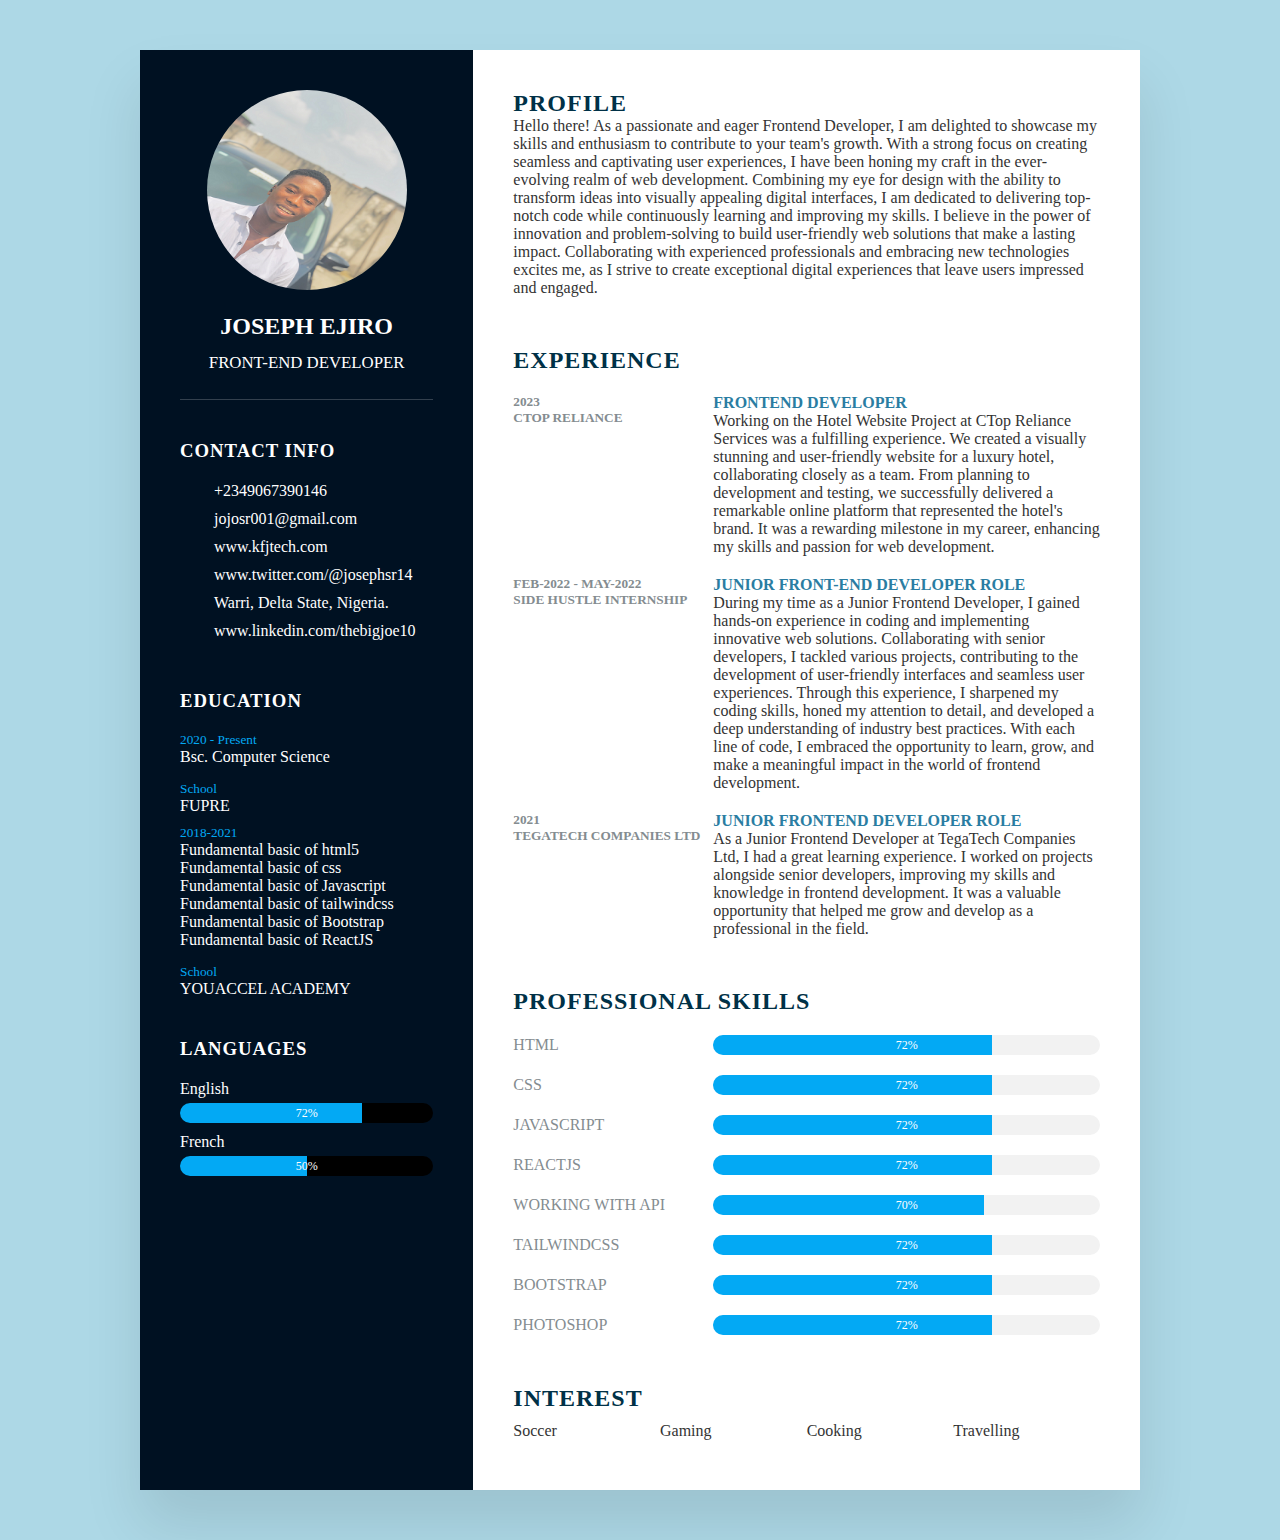
==== index.html @ ce2a7230 "adding new files" ====
<!DOCTYPE html>
<html lang="en">

<head>
  <meta charset="UTF-8">
  <meta http-equiv="X-UA-Compatible" content="IE=edge">
  <meta name="viewport" content="width=device-width, initial-scale=1.0">
  <title>Joe Ejiro Online Resume</title>
  <link rel="stylesheet" href="style.css">
  <link rel="stylesheet" href="https://cdnjs.cloudflare.com/ajax/libs/font-awesome/6.4.0/css/all.min.css"
    integrity="sha512-iecdLmaskl7CVkqkXNQ/ZH/XLlvWZOJyj7Yy7tcenmpD1ypASozpmT/E0iPtmFIB46ZmdtAc9eNBvH0H/ZpiBw=="
    crossorigin="anonymous" referrerpolicy="no-referrer" />
</head>

<body>
  <div class="container">
    <div class="left-side">
      <div class="profile-text">
        <div class="img-box">
          <img src="img/joe.png" alt="">
        </div>
        <h2>Joseph Ejiro <br><span>Front-end Developer</span></h2>
      </div>

      <div class="contact-info">
        <h3 class="title">Contact Info</h3>
        <ul>
          <li>
            <span class="icon"><i class="fa-solid fa-phone"></i></span>
            <span class="text"><a href="tel:+2349067390146">+2349067390146</a></span>
          </li>
          <li>
            <span class="icon"><i class="fa-solid fa-envelope"></i></span>
            <span class="text"><a href="mailto:jojosr001@gmail.com">jojosr001@gmail.com</a></span>
          </li>
          <li>
            <span class="icon"><i class="fa-solid fa-globe"></i></span>
            <span class="text"><a href="">www.kfjtech.com</a> </span>
          </li>
          <li>
            <span class="icon"><i class="fa-brands fa-twitter"></i></span>
            <span class="text"><a href="">www.twitter.com/@josephsr14</a></span>
          </li>
          <li>
            <span class="icon"><i class="fa-solid fa-location-crosshairs"></i></span>
            <span class="text">Warri, Delta State, Nigeria.</span>
          </li>
          <li>
            <span class="icon"><i class="fa-brands fa-linkedin"></i></span>
            <span class="text"><a href="">www.linkedin.com/thebigjoe10</a></span>
          </li>
        </ul>
      </div>

      <div class="contact-info  education">
        <h3 class="title">Education</h3>
        <ul>
          <li>
            <h5>2020 - Present</h5>
            <h4>Bsc. Computer Science</h4>
          </li>
          <span>
            <h5>School</h5>
            <h4>FUPRE</h4>
          </span>
          <li>
            <h5>2018-2021</h5>
            <h4>Fundamental basic of html5</h4>
            <h4>Fundamental basic of css</h4>
            <h4>Fundamental basic of Javascript</h4>
            <h4>Fundamental basic of tailwindcss</h4>
            <h4>Fundamental basic of Bootstrap</h4>
            <h4>Fundamental basic of ReactJS</h4>
          </li>
          <span>
            <h5>School</h5>
            <h4>YOUACCEL ACADEMY</h4>
          </span>
        </ul>
      </div>

      <div class="contact-info  language">
        <h3 class="title">Languages</h3>
        <ul>
          <li>
            <span class="text">English</span>
            <span class="percent">
              <div class="progress-bar-fill" style="width: 90%;"></div>
              <div class="progress-bar-text">90%</div>

            </span>
          </li>

          <li>
            <span class="text">French</span>
            <span class="percent">
              <div class="progress-bar-fill" style="width: 50%;"></div>
              <div class="progress-bar-text">50%</div>
            </span>
          </li>
        </ul>
      </div>
    </div>


    <div class="right-side">
      <div class="aboutme">
        <h2 class="title2">Profile</h2>
        <p>
          Hello there! As a passionate and eager Frontend Developer, I am delighted to showcase my skills and
          enthusiasm to
          contribute to your team's growth. With a strong focus on creating seamless and captivating user experiences, I
          have been
          honing my craft in the ever-evolving realm of web development. Combining my eye for design with the ability to
          transform
          ideas into visually appealing digital interfaces, I am dedicated to delivering top-notch code while
          continuously
          learning and improving my skills. I believe in the power of innovation and problem-solving to build
          user-friendly web
          solutions that make a lasting impact. Collaborating with experienced professionals and embracing new
          technologies
          excites me, as I strive to create exceptional digital experiences that leave users impressed and engaged.
        </p>
      </div>
      <div class="aboutme">
        <h2 class="title2">Experience</h2>
        <div class="box">
          <div class="year_company">
            <h5>2023</h5>
            <h5>Ctop Reliance</h5>
          </div>
          <div class="text">
            <h4>Frontend Developer</h4>
            <p>Working on the Hotel Website Project at CTop Reliance Services was a fulfilling experience. We created a visually stunning and user-friendly website for a luxury hotel, collaborating closely as a team. From planning to development and testing, we successfully delivered a remarkable online platform that represented the hotel's brand. It was a rewarding milestone in my career, enhancing my skills and passion for web development.</p>
          </div>
        </div>

        <div class="box">
          <div class="year_company">
            <h5>FEB-2022 - MAY-2022</h5>
            <h5>Side Hustle Internship</h5>
          </div>
          <div class="text">
            <h4>Junior Front-end Developer Role</h4>
            <p>During my time as a Junior Frontend Developer, I gained hands-on experience in coding and implementing
              innovative web
              solutions. Collaborating with senior developers, I tackled various projects, contributing to the
              development of
              user-friendly interfaces and seamless user experiences. Through this experience, I sharpened my coding
              skills, honed my
              attention to detail, and developed a deep understanding of industry best practices. With each line of
              code, I embraced
              the opportunity to learn, grow, and make a meaningful impact in the world of frontend development.</p>
          </div>
        </div>

        <div class="box">
          <div class="year_company">
            <h5>2021</h5>
            <h5>TegaTech Companies LTD</h5>
          </div>
          <div class="text">
            <h4>Junior Frontend Developer Role</h4>
            <p>As a Junior Frontend Developer at TegaTech Companies Ltd, I had a great learning experience. I worked on projects
            alongside senior developers, improving my skills and knowledge in frontend development. It was a valuable opportunity
            that helped me grow and develop as a professional in the field.</p>
          </div>
        </div>
      </div>

      <div class="aboutme skills">
        <h2 class="title2">Professional Skills</h2>
        <div class="box">
          <h4>Html</h4>
          <div class="percent">
            <div class="progress-bar-fill" style="width: 95%;"></div>
            <div class="progress-bar-text">95%</div>
          </div>
        </div>

        <div class="box">
          <h4>CSS</h4>
          <div class="percent">
            <div class="progress-bar-fill" style="width: 90%;"></div>
            <div class="progress-bar-text">90%</div>

          </div>
        </div>

        <div class="box">
          <h4>Javascript</h4>
          <div class="percent">
            <div class="progress-bar-fill" style="width: 85%;"></div>
            <div class="progress-bar-text">85%</div>

          </div>
        </div>

        <div class="box">
          <h4>ReactJS</h4>
          <div class="percent">
            <div class="progress-bar-fill" style="width: 80%;"></div>
            <div class="progress-bar-text">80%</div>
          </div>
        </div>

        <div class="box">
          <h4>Working with API</h4>
          <div class="percent">
            <div class="progress-bar-fill" style="width: 70%;"></div>
            <div class="progress-bar-text">70%</div>
          </div>
        </div>

        <div class="box">
          <h4>TailwindCSS</h4>
          <div class="percent">
            <div class="progress-bar-fill" style="width: 80%;"></div>
            <div class="progress-bar-text">85%</div>
          </div>
        </div>
        <div class="box">
          <h4>Bootstrap</h4>
          <div class="percent">
            <div class="progress-bar-fill" style="width: 80%;"></div>
            <div class="progress-bar-text">80%</div>
          </div>
        </div>
        <div class="box">
          <h4>Photoshop</h4>
          <div class="percent">
            <div class="progress-bar-fill" style="width: 95%;"></div>
            <div class="progress-bar-text">95%</div>
          </div>
        </div>
      </div>

      <div class="aboutme interest">
        <h2 class="title2">Interest</h2>
        <ul>
          <li>Soccer</li>
          <li>Gaming</li>
          <li>Cooking</li>
          <li>Travelling</li>
        </ul>
      </div>
    </div>
  </div>
  <script src="script.js"></script>
</body>

</html>
---- style.css ----
* {
 margin: 0;
 padding: 0;
 font-family: Cambria, Cochin, Georgia, Times, 'Times New Roman', serif;
}

body {
 background: lightblue;
 display: flex;
 justify-content: center;
 align-items: center;
 min-height: 100vh;
}

.container {
 position: relative;
 width: 100%;
 max-width: 1000px;
 min-height: 1000px;
 margin: 50px;
 background: white;
 display: grid;
 grid-template-columns: 1fr 2fr;
 box-shadow: 0 35px 55px rgba(0, 0, 0, 0.1);
}

.profile-text {
 display: flex;
 flex-direction: column;
 align-items: center;
 padding-bottom: 20px;
 border-bottom: 1px solid rgba(255, 255, 255, 0.2);
}

.profile-text .img-box {
 position: relative;
 width: 200px;
 height: 200px;
 border-radius: 50%;
 overflow: hidden;
}

.profile-text .img-box img {
 position: absolute;
 top: 0;
 left: 0;
 width: 100%;
 height: 100;
 object-fit: cover;
}

.profile-text h2 {
 color: #fff;
 font-size: 1.5em;
 margin-top: 20px;
 text-transform: uppercase;
 text-align: center;
 font-size: 600;
 line-height: 1.4em;
}

.profile-text h2 span {
 font-size: 0.7em;
 font-weight: 300;
}

.container .left-side {
 position: relative;
 background: #012;
 padding: 40px;
}

.contact-info {
 padding-top: 40px;
}

.title {
 color: #fff;
 letter-spacing: 1px;
 text-transform: uppercase;
 font-weight: 600;
 margin-bottom: 20px;
}

.contact-info ul li {
 position: relative;
 list-style: none;
 margin: 10px 0;
 cursor: pointer;
}

.contact-info ul li .icon {
 display: inline-block;
 width: 30px;
 font-size: 18px;
 color: #03a9f4;
}

.contact-info ul li span {
 color: #fff;
 font-weight: 300;
}

.contact-info ul li span a {
 color: #fff;
 font-weight: 300;
 text-decoration: none;
}

.container .right-side {
 position: relative;
 background: #fff;
 padding: 40px;
}

.contact-info.education li {
 margin-bottom: 15px;
}

.contact-info.education h5 {
 color: #03a9f4;
 font-weight: 500;
}

.contact-info.education h4:nth-child(2) {
 color: #fff;
 font-weight: 500;
}

.contact-info.education h4 {
 color: #fff;
 font-weight: 300;
}

.contact-info.language .percent {
 position: relative;
 width: 100%;
 height: 20px;
 background: black;
 border-radius: 10px;
 display: block;
 overflow: hidden;
 margin-top: 5px;
}

.contact-info.language .percent .progress-bar-fill {
 height: 100%;
  background-color: #03a9f4;
  width: 0%;
  position: absolute;
  transition: width 1s;
}

.aboutme {
 margin-bottom: 50px;
}

.aboutme:last-child {
 margin-bottom: 0;
}

.title2 {
 color: #003147;
 text-transform: uppercase;
 letter-spacing: 1px;
}

p {
 color: #333;
}

.aboutme .box {
 display: flex;
 flex-direction: row;
 margin: 20px 0;
}

.aboutme .box .year_company {
 min-width: 200px;
}

.aboutme .box .year_company h5 {
 text-transform: uppercase;
 color: #848c90;
 font-weight: 600;
}

.aboutme .box .text h4 {
 text-transform: uppercase;
 color: #2a7da2;
 font-size: 16px;
}

.skills .box {
 position: relative;
 width: 100%;
 display: grid;
 grid-template-columns: 200px 1fr;
 justify-content: center;
 align-items: center;
}

.skills .box h4 {
 text-transform: uppercase;
 color: #848c90;
 font-weight: 500;
}

.skills .box .percent {
 width: 100%;
 height: 20px;
 background-color: #f2f2f2;
 border-radius: 10px;
 overflow: hidden;
 position: relative;
}


.progress-bar-fill {
 height: 100%;
 background-color: #03a9f4;
 width: 0%;
 position: absolute;
 transition: width 1s;
}

.progress-bar-text {
 text-align: center;
 line-height: 20px;
 color: #ffffff;
 font-size: 12px;
 position: absolute;
 width: 100%;
 top: 0;
}

.interest ul {
 display: grid;
 grid-template-columns: repeat(4, 1fr);
}

.interest ul li {
 list-style: none;
 color: #333;
 font-weight: 500;
 margin: 10px 0;
}

.interest ul li .bx {
 color: #03a9f4;
 font-size: 18px;
 width: 20px;
}

@media screen and (max-width: 1024px) {
 .container {
  margin: 10px;
  grid-template-columns: repeat(1, 1fr);
 }

 .interest ul {
  grid-template-columns: repeat(2, 1fr);
 }
}

@media screen and (max-width: 768px) {
 .aboutme .box {
  flex-direction: column;
 }

 .aboutme .box .year_company {
  margin-bottom: 5px;
 }

 .interest ul {
  grid-template-columns: repeat(1, 1fr);
 }

 .skills .box {
  grid-template-columns: repeat(1, 1fr);
 }
}
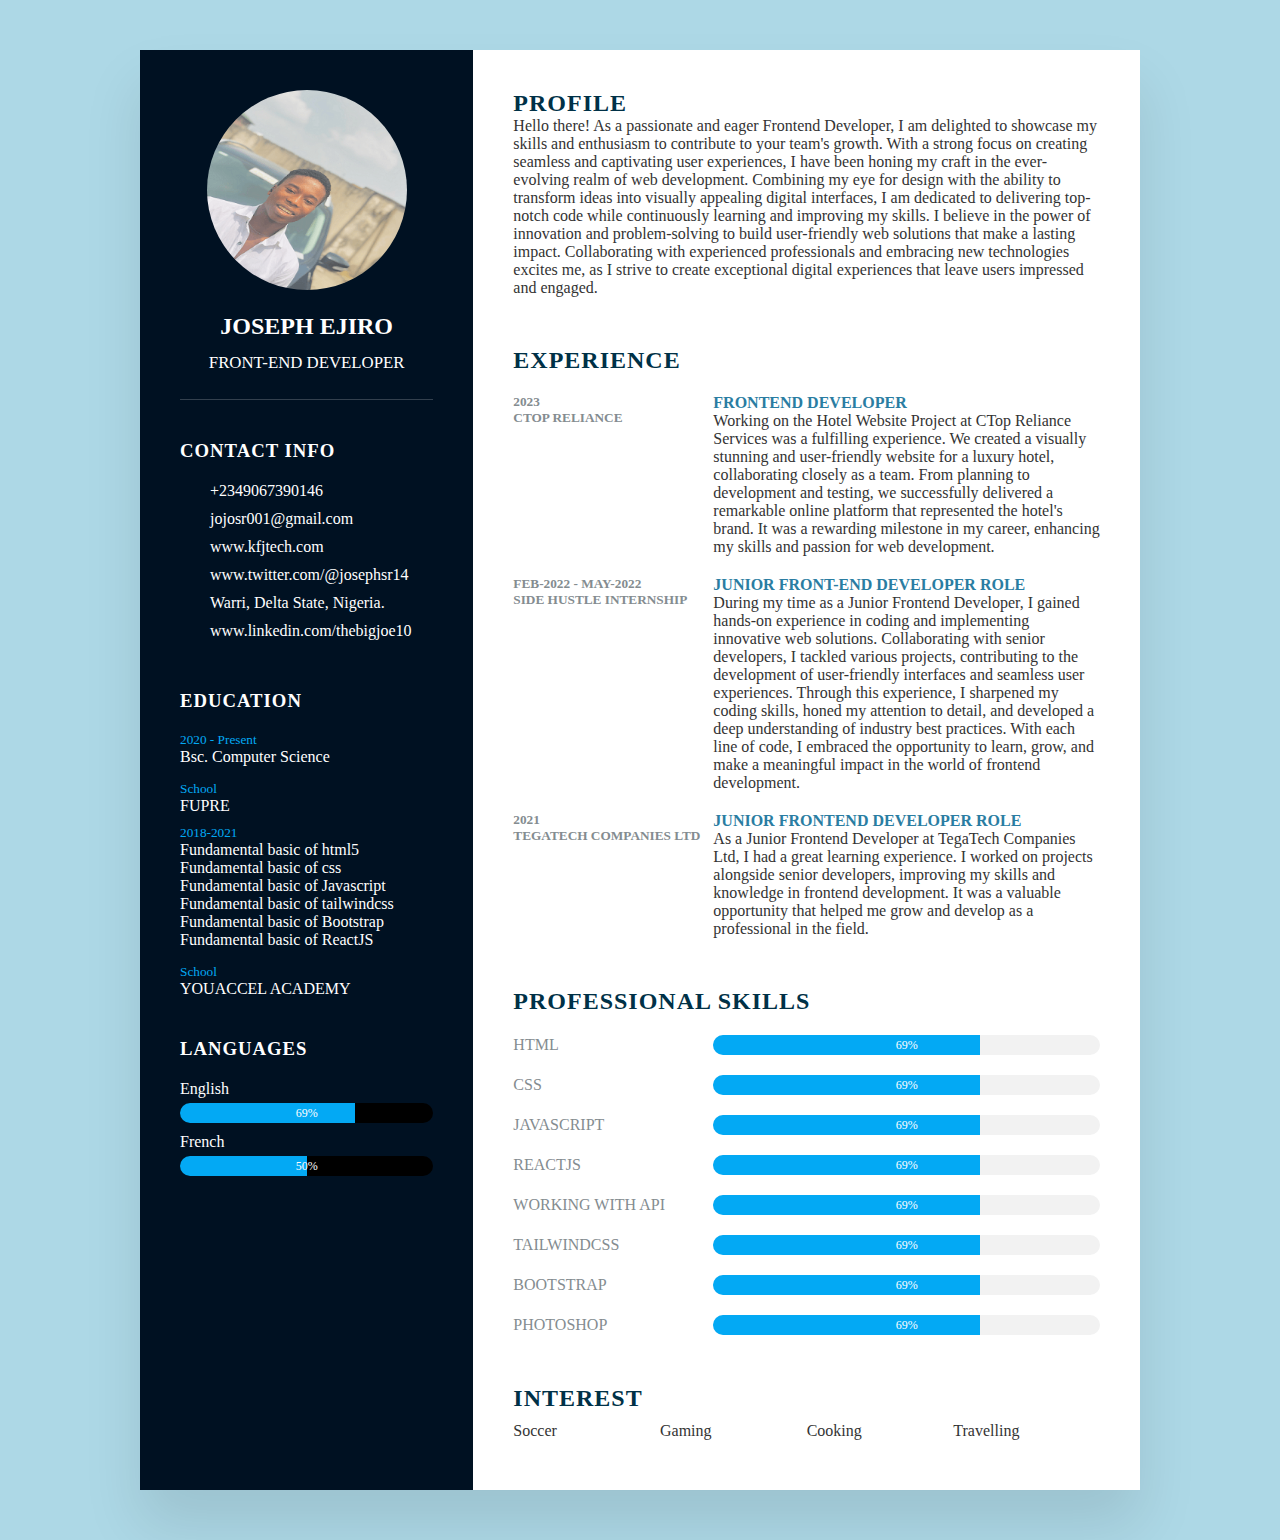
==== commit 050c1fdf: "updating files" ====
--- a/index.html
+++ b/index.html
@@ -1,252 +1 @@
-<!DOCTYPE html>
-<html lang="en">
-
-<head>
-  <meta charset="UTF-8">
-  <meta http-equiv="X-UA-Compatible" content="IE=edge">
-  <meta name="viewport" content="width=device-width, initial-scale=1.0">
-  <title>Joe Ejiro Online Resume</title>
-  <link rel="stylesheet" href="style.css">
-  <link rel="stylesheet" href="https://cdnjs.cloudflare.com/ajax/libs/font-awesome/6.4.0/css/all.min.css"
-    integrity="sha512-iecdLmaskl7CVkqkXNQ/ZH/XLlvWZOJyj7Yy7tcenmpD1ypASozpmT/E0iPtmFIB46ZmdtAc9eNBvH0H/ZpiBw=="
-    crossorigin="anonymous" referrerpolicy="no-referrer" />
-</head>
-
-<body>
-  <div class="container">
-    <div class="left-side">
-      <div class="profile-text">
-        <div class="img-box">
-          <img src="img/joe.png" alt="">
-        </div>
-        <h2>Joseph Ejiro <br><span>Front-end Developer</span></h2>
-      </div>
-
-      <div class="contact-info">
-        <h3 class="title">Contact Info</h3>
-        <ul>
-          <li>
-            <span class="icon"><i class="fa-solid fa-phone"></i></span>
-            <span class="text"><a href="tel:+2349067390146">+2349067390146</a></span>
-          </li>
-          <li>
-            <span class="icon"><i class="fa-solid fa-envelope"></i></span>
-            <span class="text"><a href="mailto:jojosr001@gmail.com">jojosr001@gmail.com</a></span>
-          </li>
-          <li>
-            <span class="icon"><i class="fa-solid fa-globe"></i></span>
-            <span class="text"><a href="">www.kfjtech.com</a> </span>
-          </li>
-          <li>
-            <span class="icon"><i class="fa-brands fa-twitter"></i></span>
-            <span class="text"><a href="">www.twitter.com/@josephsr14</a></span>
-          </li>
-          <li>
-            <span class="icon"><i class="fa-solid fa-location-crosshairs"></i></span>
-            <span class="text">Warri, Delta State, Nigeria.</span>
-          </li>
-          <li>
-            <span class="icon"><i class="fa-brands fa-linkedin"></i></span>
-            <span class="text"><a href="">www.linkedin.com/thebigjoe10</a></span>
-          </li>
-        </ul>
-      </div>
-
-      <div class="contact-info  education">
-        <h3 class="title">Education</h3>
-        <ul>
-          <li>
-            <h5>2020 - Present</h5>
-            <h4>Bsc. Computer Science</h4>
-          </li>
-          <span>
-            <h5>School</h5>
-            <h4>FUPRE</h4>
-          </span>
-          <li>
-            <h5>2018-2021</h5>
-            <h4>Fundamental basic of html5</h4>
-            <h4>Fundamental basic of css</h4>
-            <h4>Fundamental basic of Javascript</h4>
-            <h4>Fundamental basic of tailwindcss</h4>
-            <h4>Fundamental basic of Bootstrap</h4>
-            <h4>Fundamental basic of ReactJS</h4>
-          </li>
-          <span>
-            <h5>School</h5>
-            <h4>YOUACCEL ACADEMY</h4>
-          </span>
-        </ul>
-      </div>
-
-      <div class="contact-info  language">
-        <h3 class="title">Languages</h3>
-        <ul>
-          <li>
-            <span class="text">English</span>
-            <span class="percent">
-              <div class="progress-bar-fill" style="width: 90%;"></div>
-              <div class="progress-bar-text">90%</div>
-
-            </span>
-          </li>
-
-          <li>
-            <span class="text">French</span>
-            <span class="percent">
-              <div class="progress-bar-fill" style="width: 50%;"></div>
-              <div class="progress-bar-text">50%</div>
-            </span>
-          </li>
-        </ul>
-      </div>
-    </div>
-
-
-    <div class="right-side">
-      <div class="aboutme">
-        <h2 class="title2">Profile</h2>
-        <p>
-          Hello there! As a passionate and eager Frontend Developer, I am delighted to showcase my skills and
-          enthusiasm to
-          contribute to your team's growth. With a strong focus on creating seamless and captivating user experiences, I
-          have been
-          honing my craft in the ever-evolving realm of web development. Combining my eye for design with the ability to
-          transform
-          ideas into visually appealing digital interfaces, I am dedicated to delivering top-notch code while
-          continuously
-          learning and improving my skills. I believe in the power of innovation and problem-solving to build
-          user-friendly web
-          solutions that make a lasting impact. Collaborating with experienced professionals and embracing new
-          technologies
-          excites me, as I strive to create exceptional digital experiences that leave users impressed and engaged.
-        </p>
-      </div>
-      <div class="aboutme">
-        <h2 class="title2">Experience</h2>
-        <div class="box">
-          <div class="year_company">
-            <h5>2023</h5>
-            <h5>Ctop Reliance</h5>
-          </div>
-          <div class="text">
-            <h4>Frontend Developer</h4>
-            <p>Working on the Hotel Website Project at CTop Reliance Services was a fulfilling experience. We created a visually stunning and user-friendly website for a luxury hotel, collaborating closely as a team. From planning to development and testing, we successfully delivered a remarkable online platform that represented the hotel's brand. It was a rewarding milestone in my career, enhancing my skills and passion for web development.</p>
-          </div>
-        </div>
-
-        <div class="box">
-          <div class="year_company">
-            <h5>FEB-2022 - MAY-2022</h5>
-            <h5>Side Hustle Internship</h5>
-          </div>
-          <div class="text">
-            <h4>Junior Front-end Developer Role</h4>
-            <p>During my time as a Junior Frontend Developer, I gained hands-on experience in coding and implementing
-              innovative web
-              solutions. Collaborating with senior developers, I tackled various projects, contributing to the
-              development of
-              user-friendly interfaces and seamless user experiences. Through this experience, I sharpened my coding
-              skills, honed my
-              attention to detail, and developed a deep understanding of industry best practices. With each line of
-              code, I embraced
-              the opportunity to learn, grow, and make a meaningful impact in the world of frontend development.</p>
-          </div>
-        </div>
-
-        <div class="box">
-          <div class="year_company">
-            <h5>2021</h5>
-            <h5>TegaTech Companies LTD</h5>
-          </div>
-          <div class="text">
-            <h4>Junior Frontend Developer Role</h4>
-            <p>As a Junior Frontend Developer at TegaTech Companies Ltd, I had a great learning experience. I worked on projects
-            alongside senior developers, improving my skills and knowledge in frontend development. It was a valuable opportunity
-            that helped me grow and develop as a professional in the field.</p>
-          </div>
-        </div>
-      </div>
-
-      <div class="aboutme skills">
-        <h2 class="title2">Professional Skills</h2>
-        <div class="box">
-          <h4>Html</h4>
-          <div class="percent">
-            <div class="progress-bar-fill" style="width: 95%;"></div>
-            <div class="progress-bar-text">95%</div>
-          </div>
-        </div>
-
-        <div class="box">
-          <h4>CSS</h4>
-          <div class="percent">
-            <div class="progress-bar-fill" style="width: 90%;"></div>
-            <div class="progress-bar-text">90%</div>
-
-          </div>
-        </div>
-
-        <div class="box">
-          <h4>Javascript</h4>
-          <div class="percent">
-            <div class="progress-bar-fill" style="width: 85%;"></div>
-            <div class="progress-bar-text">85%</div>
-
-          </div>
-        </div>
-
-        <div class="box">
-          <h4>ReactJS</h4>
-          <div class="percent">
-            <div class="progress-bar-fill" style="width: 80%;"></div>
-            <div class="progress-bar-text">80%</div>
-          </div>
-        </div>
-
-        <div class="box">
-          <h4>Working with API</h4>
-          <div class="percent">
-            <div class="progress-bar-fill" style="width: 70%;"></div>
-            <div class="progress-bar-text">70%</div>
-          </div>
-        </div>
-
-        <div class="box">
-          <h4>TailwindCSS</h4>
-          <div class="percent">
-            <div class="progress-bar-fill" style="width: 80%;"></div>
-            <div class="progress-bar-text">85%</div>
-          </div>
-        </div>
-        <div class="box">
-          <h4>Bootstrap</h4>
-          <div class="percent">
-            <div class="progress-bar-fill" style="width: 80%;"></div>
-            <div class="progress-bar-text">80%</div>
-          </div>
-        </div>
-        <div class="box">
-          <h4>Photoshop</h4>
-          <div class="percent">
-            <div class="progress-bar-fill" style="width: 95%;"></div>
-            <div class="progress-bar-text">95%</div>
-          </div>
-        </div>
-      </div>
-
-      <div class="aboutme interest">
-        <h2 class="title2">Interest</h2>
-        <ul>
-          <li>Soccer</li>
-          <li>Gaming</li>
-          <li>Cooking</li>
-          <li>Travelling</li>
-        </ul>
-      </div>
-    </div>
-  </div>
-  <script src="script.js"></script>
-</body>
-
-</html>+<!DOCTYPE html><html lang="en"><head><meta charset="UTF-8"><meta http-equiv="X-UA-Compatible" content="IE=edge"><meta name="viewport" content="width=device-width, initial-scale=1.0"><title>Joe Ejiro Online Resume</title><link rel="stylesheet" href="style.css"><link rel="stylesheet" href="https://cdnjs.cloudflare.com/ajax/libs/font-awesome/6.4.0/css/all.min.css" integrity="sha512-iecdLmaskl7CVkqkXNQ/ZH/XLlvWZOJyj7Yy7tcenmpD1ypASozpmT/E0iPtmFIB46ZmdtAc9eNBvH0H/ZpiBw==" crossorigin="anonymous" referrerpolicy="no-referrer" /><meta name="Joe Ejiro Online Resume" content="showcasing my skills, experience, and qualifications. It serves as a digital representation of my professional profile and can be accessed from anywhere at any time."><meta name="Online Resume" content="Resume, CV, Online Resume, here"><meta name="Joe Codes" content="Joseph Ejiro"><link rel="canonical" href="https://https://my-resme-online.netlify.app/"><meta property="og:title" content="Joe Ejiro Online Resume"><meta property="og:description" content="Add your Open Graph description here"><meta property="og:type" content="website"><meta property="og:url" content="https://https://my-resme-online.netlify.app/"><meta property="og:image" content="https://my-resme-online.netlify.app/img/joe.png"><meta name="twitter:card" content="summary_large_image"><meta name="twitter:title" content="Joe Ejiro Online Resume"><meta name="twitter:description" content="This is my online resume, showcasing my skills, experience, and qualifications. It serves as a digital representation of my professional profile and can be accessed from anywhere at any time."><meta name="twitter:image" content="https://https://my-resme-online.netlify.app/img/joe.png"><meta name="robots" content="index, follow"><meta name="googlebot" content="index, follow"><meta name="bingbot" content="index, follow"><link rel="shortcut icon" href="img/my-resme-online.netlify.app_.png" type="image/x-icon"></head><body><div class="container"><div class="left-side"><div class="profile-text"><div class="img-box"><img src="img/joe.png" alt=""></div><h2>Joseph Ejiro <br><span>Front-end Developer</span></h2></div><div class="contact-info"><h3 class="title">Contact Info</h3><ul><li><span class="icon"><i class="fa-solid fa-phone"></i></span><span class="text"><a href="tel:+2349067390146">+2349067390146</a></span></li><li><span class="icon"><i class="fa-solid fa-envelope"></i></span><span class="text"><a href="mailto:jojosr001@gmail.com">jojosr001@gmail.com</a></span></li><li><span class="icon"><i class="fa-solid fa-globe"></i></span><span class="text"><a href="">www.kfjtech.com</a></span></li><li><span class="icon"><i class="fa-brands fa-twitter"></i></span><span class="text"><a href="">www.twitter.com/@josephsr14</a></span></li><li><span class="icon"><i class="fa-solid fa-location-crosshairs"></i></span><span class="text">Warri, Delta State, Nigeria.</span></li><li><span class="icon"><i class="fa-brands fa-linkedin"></i></span><span class="text"><a href="">www.linkedin.com/thebigjoe10</a></span></li></ul></div><div class="contact-info education"><h3 class="title">Education</h3><ul><li><h5>2020 - Present</h5><h4>Bsc. Computer Science</h4></li><span><h5>School</h5><h4>FUPRE</h4></span><li><h5>2018-2021</h5><h4>Fundamental basic of html5</h4><h4>Fundamental basic of css</h4><h4>Fundamental basic of Javascript</h4><h4>Fundamental basic of tailwindcss</h4><h4>Fundamental basic of Bootstrap</h4><h4>Fundamental basic of ReactJS</h4></li><span><h5>School</h5><h4>YOUACCEL ACADEMY</h4></span></ul></div><div class="contact-info language"><h3 class="title">Languages</h3><ul><li><span class="text">English</span><span class="percent"><div class="progress-bar-fill" style="width: 90%;"></div><div class="progress-bar-text">90%</div></span></li><li><span class="text">French</span><span class="percent"><div class="progress-bar-fill" style="width: 50%;"></div><div class="progress-bar-text">50%</div></span></li></ul></div></div><div class="right-side"><div class="aboutme"><h2 class="title2">Profile</h2><p>Hello there! As a passionate and eager Frontend Developer, I am delighted to showcase my skills and enthusiasm to contribute to your team's growth. With a strong focus on creating seamless and captivating user experiences, I have been honing my craft in the ever-evolving realm of web development. Combining my eye for design with the ability to transform ideas into visually appealing digital interfaces, I am dedicated to delivering top-notch code while continuously learning and improving my skills. I believe in the power of innovation and problem-solving to build user-friendly web solutions that make a lasting impact. Collaborating with experienced professionals and embracing new technologies excites me, as I strive to create exceptional digital experiences that leave users impressed and engaged. </p></div><div class="aboutme"><h2 class="title2">Experience</h2><div class="box"><div class="year_company"><h5>2023</h5><h5>Ctop Reliance</h5></div><div class="text"><h4>Frontend Developer</h4><p>Working on the Hotel Website Project at CTop Reliance Services was a fulfilling experience. We created a visually stunning and user-friendly website for a luxury hotel, collaborating closely as a team. From planning to development and testing, we successfully delivered a remarkable online platform that represented the hotel's brand. It was a rewarding milestone in my career, enhancing my skills and passion for web development.</p></div></div><div class="box"><div class="year_company"><h5>FEB-2022 - MAY-2022</h5><h5>Side Hustle Internship</h5></div><div class="text"><h4>Junior Front-end Developer Role</h4><p>During my time as a Junior Frontend Developer, I gained hands-on experience in coding and implementing innovative web solutions. Collaborating with senior developers, I tackled various projects, contributing to the development of user-friendly interfaces and seamless user experiences. Through this experience, I sharpened my coding skills, honed my attention to detail, and developed a deep understanding of industry best practices. With each line of code, I embraced the opportunity to learn, grow, and make a meaningful impact in the world of frontend development.</p></div></div><div class="box"><div class="year_company"><h5>2021</h5><h5>TegaTech Companies LTD</h5></div><div class="text"><h4>Junior Frontend Developer Role</h4><p>As a Junior Frontend Developer at TegaTech Companies Ltd, I had a great learning experience. I worked on projects alongside senior developers, improving my skills and knowledge in frontend development. It was a valuable opportunity that helped me grow and develop as a professional in the field.</p></div></div></div><div class="aboutme skills"><h2 class="title2">Professional Skills</h2><div class="box"><h4>Html</h4><div class="percent"><div class="progress-bar-fill" style="width: 95%;"></div><div class="progress-bar-text">95%</div></div></div><div class="box"><h4>CSS</h4><div class="percent"><div class="progress-bar-fill" style="width: 90%;"></div><div class="progress-bar-text">90%</div></div></div><div class="box"><h4>Javascript</h4><div class="percent"><div class="progress-bar-fill" style="width: 85%;"></div><div class="progress-bar-text">85%</div></div></div><div class="box"><h4>ReactJS</h4><div class="percent"><div class="progress-bar-fill" style="width: 80%;"></div><div class="progress-bar-text">80%</div></div></div><div class="box"><h4>Working with API</h4><div class="percent"><div class="progress-bar-fill" style="width: 70%;"></div><div class="progress-bar-text">70%</div></div></div><div class="box"><h4>TailwindCSS</h4><div class="percent"><div class="progress-bar-fill" style="width: 80%;"></div><div class="progress-bar-text">85%</div></div></div><div class="box"><h4>Bootstrap</h4><div class="percent"><div class="progress-bar-fill" style="width: 80%;"></div><div class="progress-bar-text">80%</div></div></div><div class="box"><h4>Photoshop</h4><div class="percent"><div class="progress-bar-fill" style="width: 95%;"></div><div class="progress-bar-text">95%</div></div></div></div><div class="aboutme interest"><h2 class="title2">Interest</h2><ul><li>Soccer</li><li>Gaming</li><li>Cooking</li><li>Travelling</li></ul></div></div></div><script src="script.js"></script></body></html>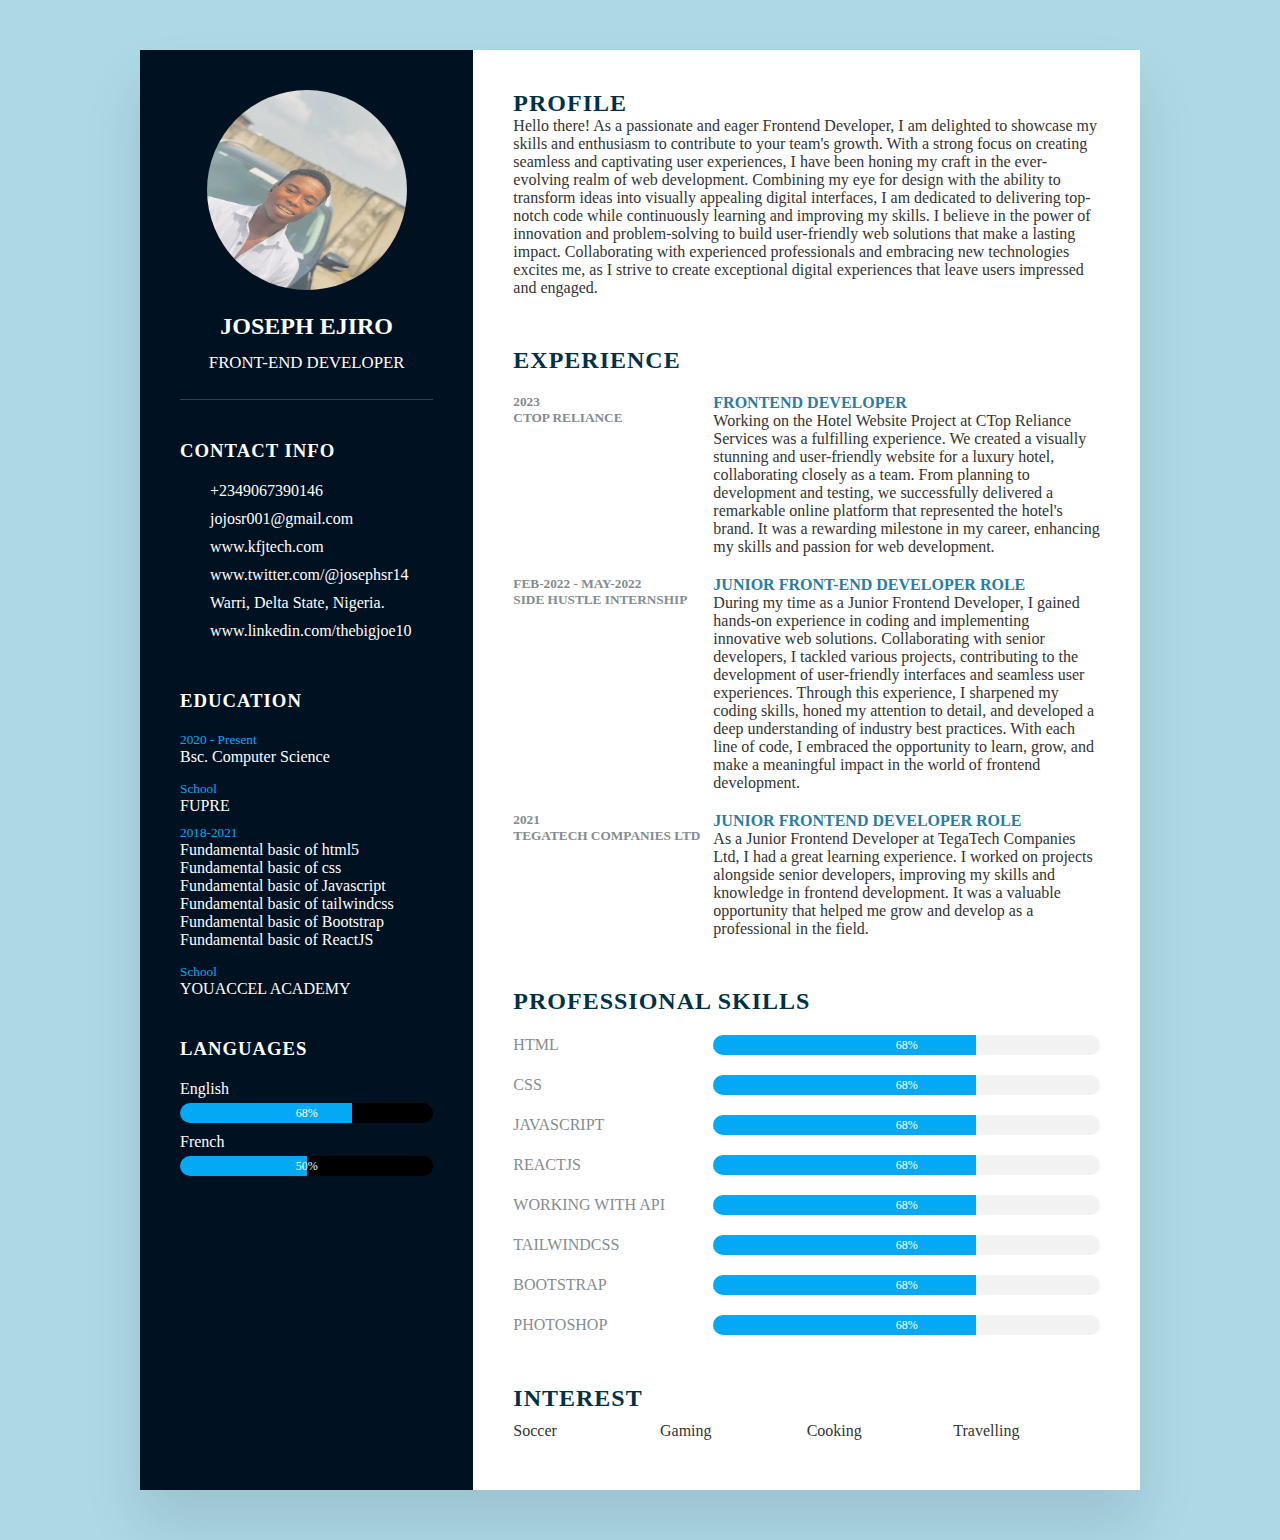
==== commit 946a35ba: "updated the html" ====
--- a/index.html
+++ b/index.html
@@ -1 +1 @@
-<!DOCTYPE html><html lang="en"><head><meta charset="UTF-8"><meta http-equiv="X-UA-Compatible" content="IE=edge"><meta name="viewport" content="width=device-width, initial-scale=1.0"><title>Joe Ejiro Online Resume</title><link rel="stylesheet" href="style.css"><link rel="stylesheet" href="https://cdnjs.cloudflare.com/ajax/libs/font-awesome/6.4.0/css/all.min.css" integrity="sha512-iecdLmaskl7CVkqkXNQ/ZH/XLlvWZOJyj7Yy7tcenmpD1ypASozpmT/E0iPtmFIB46ZmdtAc9eNBvH0H/ZpiBw==" crossorigin="anonymous" referrerpolicy="no-referrer" /><meta name="Joe Ejiro Online Resume" content="showcasing my skills, experience, and qualifications. It serves as a digital representation of my professional profile and can be accessed from anywhere at any time."><meta name="Online Resume" content="Resume, CV, Online Resume, here"><meta name="Joe Codes" content="Joseph Ejiro"><link rel="canonical" href="https://https://my-resme-online.netlify.app/"><meta property="og:title" content="Joe Ejiro Online Resume"><meta property="og:description" content="Add your Open Graph description here"><meta property="og:type" content="website"><meta property="og:url" content="https://https://my-resme-online.netlify.app/"><meta property="og:image" content="https://my-resme-online.netlify.app/img/joe.png"><meta name="twitter:card" content="summary_large_image"><meta name="twitter:title" content="Joe Ejiro Online Resume"><meta name="twitter:description" content="This is my online resume, showcasing my skills, experience, and qualifications. It serves as a digital representation of my professional profile and can be accessed from anywhere at any time."><meta name="twitter:image" content="https://https://my-resme-online.netlify.app/img/joe.png"><meta name="robots" content="index, follow"><meta name="googlebot" content="index, follow"><meta name="bingbot" content="index, follow"><link rel="shortcut icon" href="img/my-resme-online.netlify.app_.png" type="image/x-icon"></head><body><div class="container"><div class="left-side"><div class="profile-text"><div class="img-box"><img src="img/joe.png" alt=""></div><h2>Joseph Ejiro <br><span>Front-end Developer</span></h2></div><div class="contact-info"><h3 class="title">Contact Info</h3><ul><li><span class="icon"><i class="fa-solid fa-phone"></i></span><span class="text"><a href="tel:+2349067390146">+2349067390146</a></span></li><li><span class="icon"><i class="fa-solid fa-envelope"></i></span><span class="text"><a href="mailto:jojosr001@gmail.com">jojosr001@gmail.com</a></span></li><li><span class="icon"><i class="fa-solid fa-globe"></i></span><span class="text"><a href="">www.kfjtech.com</a></span></li><li><span class="icon"><i class="fa-brands fa-twitter"></i></span><span class="text"><a href="">www.twitter.com/@josephsr14</a></span></li><li><span class="icon"><i class="fa-solid fa-location-crosshairs"></i></span><span class="text">Warri, Delta State, Nigeria.</span></li><li><span class="icon"><i class="fa-brands fa-linkedin"></i></span><span class="text"><a href="">www.linkedin.com/thebigjoe10</a></span></li></ul></div><div class="contact-info education"><h3 class="title">Education</h3><ul><li><h5>2020 - Present</h5><h4>Bsc. Computer Science</h4></li><span><h5>School</h5><h4>FUPRE</h4></span><li><h5>2018-2021</h5><h4>Fundamental basic of html5</h4><h4>Fundamental basic of css</h4><h4>Fundamental basic of Javascript</h4><h4>Fundamental basic of tailwindcss</h4><h4>Fundamental basic of Bootstrap</h4><h4>Fundamental basic of ReactJS</h4></li><span><h5>School</h5><h4>YOUACCEL ACADEMY</h4></span></ul></div><div class="contact-info language"><h3 class="title">Languages</h3><ul><li><span class="text">English</span><span class="percent"><div class="progress-bar-fill" style="width: 90%;"></div><div class="progress-bar-text">90%</div></span></li><li><span class="text">French</span><span class="percent"><div class="progress-bar-fill" style="width: 50%;"></div><div class="progress-bar-text">50%</div></span></li></ul></div></div><div class="right-side"><div class="aboutme"><h2 class="title2">Profile</h2><p>Hello there! As a passionate and eager Frontend Developer, I am delighted to showcase my skills and enthusiasm to contribute to your team's growth. With a strong focus on creating seamless and captivating user experiences, I have been honing my craft in the ever-evolving realm of web development. Combining my eye for design with the ability to transform ideas into visually appealing digital interfaces, I am dedicated to delivering top-notch code while continuously learning and improving my skills. I believe in the power of innovation and problem-solving to build user-friendly web solutions that make a lasting impact. Collaborating with experienced professionals and embracing new technologies excites me, as I strive to create exceptional digital experiences that leave users impressed and engaged. </p></div><div class="aboutme"><h2 class="title2">Experience</h2><div class="box"><div class="year_company"><h5>2023</h5><h5>Ctop Reliance</h5></div><div class="text"><h4>Frontend Developer</h4><p>Working on the Hotel Website Project at CTop Reliance Services was a fulfilling experience. We created a visually stunning and user-friendly website for a luxury hotel, collaborating closely as a team. From planning to development and testing, we successfully delivered a remarkable online platform that represented the hotel's brand. It was a rewarding milestone in my career, enhancing my skills and passion for web development.</p></div></div><div class="box"><div class="year_company"><h5>FEB-2022 - MAY-2022</h5><h5>Side Hustle Internship</h5></div><div class="text"><h4>Junior Front-end Developer Role</h4><p>During my time as a Junior Frontend Developer, I gained hands-on experience in coding and implementing innovative web solutions. Collaborating with senior developers, I tackled various projects, contributing to the development of user-friendly interfaces and seamless user experiences. Through this experience, I sharpened my coding skills, honed my attention to detail, and developed a deep understanding of industry best practices. With each line of code, I embraced the opportunity to learn, grow, and make a meaningful impact in the world of frontend development.</p></div></div><div class="box"><div class="year_company"><h5>2021</h5><h5>TegaTech Companies LTD</h5></div><div class="text"><h4>Junior Frontend Developer Role</h4><p>As a Junior Frontend Developer at TegaTech Companies Ltd, I had a great learning experience. I worked on projects alongside senior developers, improving my skills and knowledge in frontend development. It was a valuable opportunity that helped me grow and develop as a professional in the field.</p></div></div></div><div class="aboutme skills"><h2 class="title2">Professional Skills</h2><div class="box"><h4>Html</h4><div class="percent"><div class="progress-bar-fill" style="width: 95%;"></div><div class="progress-bar-text">95%</div></div></div><div class="box"><h4>CSS</h4><div class="percent"><div class="progress-bar-fill" style="width: 90%;"></div><div class="progress-bar-text">90%</div></div></div><div class="box"><h4>Javascript</h4><div class="percent"><div class="progress-bar-fill" style="width: 85%;"></div><div class="progress-bar-text">85%</div></div></div><div class="box"><h4>ReactJS</h4><div class="percent"><div class="progress-bar-fill" style="width: 80%;"></div><div class="progress-bar-text">80%</div></div></div><div class="box"><h4>Working with API</h4><div class="percent"><div class="progress-bar-fill" style="width: 70%;"></div><div class="progress-bar-text">70%</div></div></div><div class="box"><h4>TailwindCSS</h4><div class="percent"><div class="progress-bar-fill" style="width: 80%;"></div><div class="progress-bar-text">85%</div></div></div><div class="box"><h4>Bootstrap</h4><div class="percent"><div class="progress-bar-fill" style="width: 80%;"></div><div class="progress-bar-text">80%</div></div></div><div class="box"><h4>Photoshop</h4><div class="percent"><div class="progress-bar-fill" style="width: 95%;"></div><div class="progress-bar-text">95%</div></div></div></div><div class="aboutme interest"><h2 class="title2">Interest</h2><ul><li>Soccer</li><li>Gaming</li><li>Cooking</li><li>Travelling</li></ul></div></div></div><script src="script.js"></script></body></html>+<!DOCTYPE html><html lang="en"><head><meta charset="UTF-8"><meta http-equiv="X-UA-Compatible" content="IE=edge"><meta name="viewport" content="width=device-width, initial-scale=1.0"><title>Joe Ejiro Online Resume</title><link rel="stylesheet" href="style.css"><link rel="stylesheet" href="https://cdnjs.cloudflare.com/ajax/libs/font-awesome/6.4.0/css/all.min.css" integrity="sha512-iecdLmaskl7CVkqkXNQ/ZH/XLlvWZOJyj7Yy7tcenmpD1ypASozpmT/E0iPtmFIB46ZmdtAc9eNBvH0H/ZpiBw==" crossorigin="anonymous" referrerpolicy="no-referrer" /><meta name="Joe Ejiro Online Resume" content="showcasing my skills, experience, and qualifications. It serves as a digital representation of my professional profile and can be accessed from anywhere at any time."><meta name="Online Resume" content="Resume, CV, Online Resume, here"><meta name="Joe Codes" content="Joseph Ejiro"><link rel="canonical" href="https://https://my-resme-online.netlify.app/"><meta property="og:title" content="Joe Ejiro Online Resume"><meta property="og:description" content="This is my online resume, showcasing my skills, experience, and qualifications. It serves as a digital representation of my professional profile and can be accessed from anywhere at any time."><meta property="og:type" content="website"><meta property="og:url" content="https://https://my-resme-online.netlify.app/"><meta property="og:image" content="https://my-resme-online.netlify.app/img/joe.png"><meta name="twitter:card" content="summary_large_image"><meta name="twitter:title" content="Joe Ejiro Online Resume"><meta name="twitter:description" content="This is my online resume, showcasing my skills, experience, and qualifications. It serves as a digital representation of my professional profile and can be accessed from anywhere at any time."><meta name="twitter:image" content="https://https://my-resme-online.netlify.app/img/joe.png"><meta name="robots" content="index, follow"><meta name="googlebot" content="index, follow"><meta name="bingbot" content="index, follow"><link rel="shortcut icon" href="img/my-resme-online.netlify.app_.png" type="image/x-icon"></head><body><div class="container"><div class="left-side"><div class="profile-text"><div class="img-box"><img src="img/joe.png" alt=""></div><h2>Joseph Ejiro <br><span>Front-end Developer</span></h2></div><div class="contact-info"><h3 class="title">Contact Info</h3><ul><li><span class="icon"><i class="fa-solid fa-phone"></i></span><span class="text"><a href="tel:+2349067390146">+2349067390146</a></span></li><li><span class="icon"><i class="fa-solid fa-envelope"></i></span><span class="text"><a href="mailto:jojosr001@gmail.com">jojosr001@gmail.com</a></span></li><li><span class="icon"><i class="fa-solid fa-globe"></i></span><span class="text"><a href="">www.kfjtech.com</a></span></li><li><span class="icon"><i class="fa-brands fa-twitter"></i></span><span class="text"><a href="">www.twitter.com/@josephsr14</a></span></li><li><span class="icon"><i class="fa-solid fa-location-crosshairs"></i></span><span class="text">Warri, Delta State, Nigeria.</span></li><li><span class="icon"><i class="fa-brands fa-linkedin"></i></span><span class="text"><a href="">www.linkedin.com/thebigjoe10</a></span></li></ul></div><div class="contact-info education"><h3 class="title">Education</h3><ul><li><h5>2020 - Present</h5><h4>Bsc. Computer Science</h4></li><span><h5>School</h5><h4>FUPRE</h4></span><li><h5>2018-2021</h5><h4>Fundamental basic of html5</h4><h4>Fundamental basic of css</h4><h4>Fundamental basic of Javascript</h4><h4>Fundamental basic of tailwindcss</h4><h4>Fundamental basic of Bootstrap</h4><h4>Fundamental basic of ReactJS</h4></li><span><h5>School</h5><h4>YOUACCEL ACADEMY</h4></span></ul></div><div class="contact-info language"><h3 class="title">Languages</h3><ul><li><span class="text">English</span><span class="percent"><div class="progress-bar-fill" style="width: 90%;"></div><div class="progress-bar-text">90%</div></span></li><li><span class="text">French</span><span class="percent"><div class="progress-bar-fill" style="width: 50%;"></div><div class="progress-bar-text">50%</div></span></li></ul></div></div><div class="right-side"><div class="aboutme"><h2 class="title2">Profile</h2><p>Hello there! As a passionate and eager Frontend Developer, I am delighted to showcase my skills and enthusiasm to contribute to your team's growth. With a strong focus on creating seamless and captivating user experiences, I have been honing my craft in the ever-evolving realm of web development. Combining my eye for design with the ability to transform ideas into visually appealing digital interfaces, I am dedicated to delivering top-notch code while continuously learning and improving my skills. I believe in the power of innovation and problem-solving to build user-friendly web solutions that make a lasting impact. Collaborating with experienced professionals and embracing new technologies excites me, as I strive to create exceptional digital experiences that leave users impressed and engaged. </p></div><div class="aboutme"><h2 class="title2">Experience</h2><div class="box"><div class="year_company"><h5>2023</h5><h5>Ctop Reliance</h5></div><div class="text"><h4>Frontend Developer</h4><p>Working on the Hotel Website Project at CTop Reliance Services was a fulfilling experience. We created a visually stunning and user-friendly website for a luxury hotel, collaborating closely as a team. From planning to development and testing, we successfully delivered a remarkable online platform that represented the hotel's brand. It was a rewarding milestone in my career, enhancing my skills and passion for web development.</p></div></div><div class="box"><div class="year_company"><h5>FEB-2022 - MAY-2022</h5><h5>Side Hustle Internship</h5></div><div class="text"><h4>Junior Front-end Developer Role</h4><p>During my time as a Junior Frontend Developer, I gained hands-on experience in coding and implementing innovative web solutions. Collaborating with senior developers, I tackled various projects, contributing to the development of user-friendly interfaces and seamless user experiences. Through this experience, I sharpened my coding skills, honed my attention to detail, and developed a deep understanding of industry best practices. With each line of code, I embraced the opportunity to learn, grow, and make a meaningful impact in the world of frontend development.</p></div></div><div class="box"><div class="year_company"><h5>2021</h5><h5>TegaTech Companies LTD</h5></div><div class="text"><h4>Junior Frontend Developer Role</h4><p>As a Junior Frontend Developer at TegaTech Companies Ltd, I had a great learning experience. I worked on projects alongside senior developers, improving my skills and knowledge in frontend development. It was a valuable opportunity that helped me grow and develop as a professional in the field.</p></div></div></div><div class="aboutme skills"><h2 class="title2">Professional Skills</h2><div class="box"><h4>Html</h4><div class="percent"><div class="progress-bar-fill" style="width: 95%;"></div><div class="progress-bar-text">95%</div></div></div><div class="box"><h4>CSS</h4><div class="percent"><div class="progress-bar-fill" style="width: 90%;"></div><div class="progress-bar-text">90%</div></div></div><div class="box"><h4>Javascript</h4><div class="percent"><div class="progress-bar-fill" style="width: 85%;"></div><div class="progress-bar-text">85%</div></div></div><div class="box"><h4>ReactJS</h4><div class="percent"><div class="progress-bar-fill" style="width: 80%;"></div><div class="progress-bar-text">80%</div></div></div><div class="box"><h4>Working with API</h4><div class="percent"><div class="progress-bar-fill" style="width: 70%;"></div><div class="progress-bar-text">70%</div></div></div><div class="box"><h4>TailwindCSS</h4><div class="percent"><div class="progress-bar-fill" style="width: 80%;"></div><div class="progress-bar-text">85%</div></div></div><div class="box"><h4>Bootstrap</h4><div class="percent"><div class="progress-bar-fill" style="width: 80%;"></div><div class="progress-bar-text">80%</div></div></div><div class="box"><h4>Photoshop</h4><div class="percent"><div class="progress-bar-fill" style="width: 95%;"></div><div class="progress-bar-text">95%</div></div></div></div><div class="aboutme interest"><h2 class="title2">Interest</h2><ul><li>Soccer</li><li>Gaming</li><li>Cooking</li><li>Travelling</li></ul></div></div></div><script src="script.js"></script></body></html>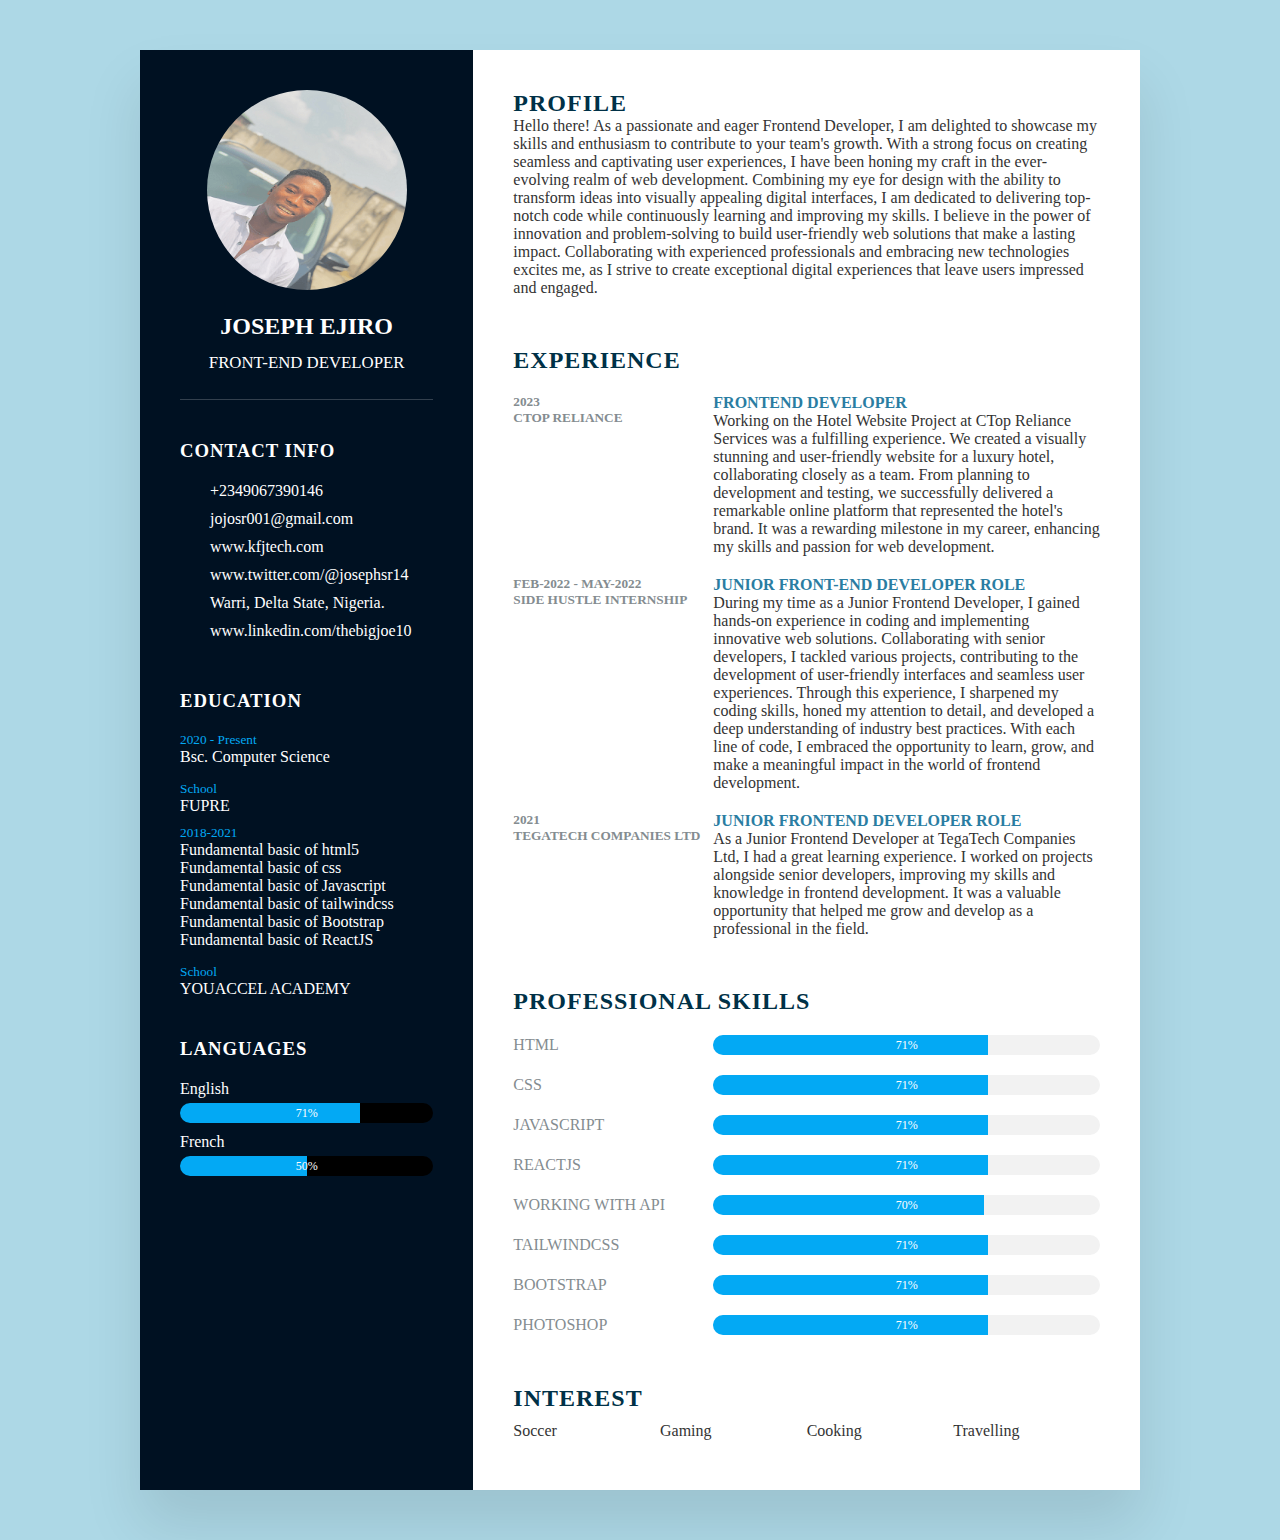
==== commit 7ae325f2: "updating the html" ====
--- a/index.html
+++ b/index.html
@@ -1 +1 @@
-<!DOCTYPE html><html lang="en"><head><meta charset="UTF-8"><meta http-equiv="X-UA-Compatible" content="IE=edge"><meta name="viewport" content="width=device-width, initial-scale=1.0"><title>Joe Ejiro Online Resume</title><link rel="stylesheet" href="style.css"><link rel="stylesheet" href="https://cdnjs.cloudflare.com/ajax/libs/font-awesome/6.4.0/css/all.min.css" integrity="sha512-iecdLmaskl7CVkqkXNQ/ZH/XLlvWZOJyj7Yy7tcenmpD1ypASozpmT/E0iPtmFIB46ZmdtAc9eNBvH0H/ZpiBw==" crossorigin="anonymous" referrerpolicy="no-referrer" /><meta name="Joe Ejiro Online Resume" content="showcasing my skills, experience, and qualifications. It serves as a digital representation of my professional profile and can be accessed from anywhere at any time."><meta name="Online Resume" content="Resume, CV, Online Resume, here"><meta name="Joe Codes" content="Joseph Ejiro"><link rel="canonical" href="https://https://my-resme-online.netlify.app/"><meta property="og:title" content="Joe Ejiro Online Resume"><meta property="og:description" content="This is my online resume, showcasing my skills, experience, and qualifications. It serves as a digital representation of my professional profile and can be accessed from anywhere at any time."><meta property="og:type" content="website"><meta property="og:url" content="https://https://my-resme-online.netlify.app/"><meta property="og:image" content="https://my-resme-online.netlify.app/img/joe.png"><meta name="twitter:card" content="summary_large_image"><meta name="twitter:title" content="Joe Ejiro Online Resume"><meta name="twitter:description" content="This is my online resume, showcasing my skills, experience, and qualifications. It serves as a digital representation of my professional profile and can be accessed from anywhere at any time."><meta name="twitter:image" content="https://https://my-resme-online.netlify.app/img/joe.png"><meta name="robots" content="index, follow"><meta name="googlebot" content="index, follow"><meta name="bingbot" content="index, follow"><link rel="shortcut icon" href="img/my-resme-online.netlify.app_.png" type="image/x-icon"></head><body><div class="container"><div class="left-side"><div class="profile-text"><div class="img-box"><img src="img/joe.png" alt=""></div><h2>Joseph Ejiro <br><span>Front-end Developer</span></h2></div><div class="contact-info"><h3 class="title">Contact Info</h3><ul><li><span class="icon"><i class="fa-solid fa-phone"></i></span><span class="text"><a href="tel:+2349067390146">+2349067390146</a></span></li><li><span class="icon"><i class="fa-solid fa-envelope"></i></span><span class="text"><a href="mailto:jojosr001@gmail.com">jojosr001@gmail.com</a></span></li><li><span class="icon"><i class="fa-solid fa-globe"></i></span><span class="text"><a href="">www.kfjtech.com</a></span></li><li><span class="icon"><i class="fa-brands fa-twitter"></i></span><span class="text"><a href="">www.twitter.com/@josephsr14</a></span></li><li><span class="icon"><i class="fa-solid fa-location-crosshairs"></i></span><span class="text">Warri, Delta State, Nigeria.</span></li><li><span class="icon"><i class="fa-brands fa-linkedin"></i></span><span class="text"><a href="">www.linkedin.com/thebigjoe10</a></span></li></ul></div><div class="contact-info education"><h3 class="title">Education</h3><ul><li><h5>2020 - Present</h5><h4>Bsc. Computer Science</h4></li><span><h5>School</h5><h4>FUPRE</h4></span><li><h5>2018-2021</h5><h4>Fundamental basic of html5</h4><h4>Fundamental basic of css</h4><h4>Fundamental basic of Javascript</h4><h4>Fundamental basic of tailwindcss</h4><h4>Fundamental basic of Bootstrap</h4><h4>Fundamental basic of ReactJS</h4></li><span><h5>School</h5><h4>YOUACCEL ACADEMY</h4></span></ul></div><div class="contact-info language"><h3 class="title">Languages</h3><ul><li><span class="text">English</span><span class="percent"><div class="progress-bar-fill" style="width: 90%;"></div><div class="progress-bar-text">90%</div></span></li><li><span class="text">French</span><span class="percent"><div class="progress-bar-fill" style="width: 50%;"></div><div class="progress-bar-text">50%</div></span></li></ul></div></div><div class="right-side"><div class="aboutme"><h2 class="title2">Profile</h2><p>Hello there! As a passionate and eager Frontend Developer, I am delighted to showcase my skills and enthusiasm to contribute to your team's growth. With a strong focus on creating seamless and captivating user experiences, I have been honing my craft in the ever-evolving realm of web development. Combining my eye for design with the ability to transform ideas into visually appealing digital interfaces, I am dedicated to delivering top-notch code while continuously learning and improving my skills. I believe in the power of innovation and problem-solving to build user-friendly web solutions that make a lasting impact. Collaborating with experienced professionals and embracing new technologies excites me, as I strive to create exceptional digital experiences that leave users impressed and engaged. </p></div><div class="aboutme"><h2 class="title2">Experience</h2><div class="box"><div class="year_company"><h5>2023</h5><h5>Ctop Reliance</h5></div><div class="text"><h4>Frontend Developer</h4><p>Working on the Hotel Website Project at CTop Reliance Services was a fulfilling experience. We created a visually stunning and user-friendly website for a luxury hotel, collaborating closely as a team. From planning to development and testing, we successfully delivered a remarkable online platform that represented the hotel's brand. It was a rewarding milestone in my career, enhancing my skills and passion for web development.</p></div></div><div class="box"><div class="year_company"><h5>FEB-2022 - MAY-2022</h5><h5>Side Hustle Internship</h5></div><div class="text"><h4>Junior Front-end Developer Role</h4><p>During my time as a Junior Frontend Developer, I gained hands-on experience in coding and implementing innovative web solutions. Collaborating with senior developers, I tackled various projects, contributing to the development of user-friendly interfaces and seamless user experiences. Through this experience, I sharpened my coding skills, honed my attention to detail, and developed a deep understanding of industry best practices. With each line of code, I embraced the opportunity to learn, grow, and make a meaningful impact in the world of frontend development.</p></div></div><div class="box"><div class="year_company"><h5>2021</h5><h5>TegaTech Companies LTD</h5></div><div class="text"><h4>Junior Frontend Developer Role</h4><p>As a Junior Frontend Developer at TegaTech Companies Ltd, I had a great learning experience. I worked on projects alongside senior developers, improving my skills and knowledge in frontend development. It was a valuable opportunity that helped me grow and develop as a professional in the field.</p></div></div></div><div class="aboutme skills"><h2 class="title2">Professional Skills</h2><div class="box"><h4>Html</h4><div class="percent"><div class="progress-bar-fill" style="width: 95%;"></div><div class="progress-bar-text">95%</div></div></div><div class="box"><h4>CSS</h4><div class="percent"><div class="progress-bar-fill" style="width: 90%;"></div><div class="progress-bar-text">90%</div></div></div><div class="box"><h4>Javascript</h4><div class="percent"><div class="progress-bar-fill" style="width: 85%;"></div><div class="progress-bar-text">85%</div></div></div><div class="box"><h4>ReactJS</h4><div class="percent"><div class="progress-bar-fill" style="width: 80%;"></div><div class="progress-bar-text">80%</div></div></div><div class="box"><h4>Working with API</h4><div class="percent"><div class="progress-bar-fill" style="width: 70%;"></div><div class="progress-bar-text">70%</div></div></div><div class="box"><h4>TailwindCSS</h4><div class="percent"><div class="progress-bar-fill" style="width: 80%;"></div><div class="progress-bar-text">85%</div></div></div><div class="box"><h4>Bootstrap</h4><div class="percent"><div class="progress-bar-fill" style="width: 80%;"></div><div class="progress-bar-text">80%</div></div></div><div class="box"><h4>Photoshop</h4><div class="percent"><div class="progress-bar-fill" style="width: 95%;"></div><div class="progress-bar-text">95%</div></div></div></div><div class="aboutme interest"><h2 class="title2">Interest</h2><ul><li>Soccer</li><li>Gaming</li><li>Cooking</li><li>Travelling</li></ul></div></div></div><script src="script.js"></script></body></html>+<!DOCTYPE html><html lang="en"><head><meta charset="UTF-8"><meta http-equiv="X-UA-Compatible" content="IE=edge"><meta name="viewport" content="width=device-width, initial-scale=1.0"><title>Joe Ejiro Online Resume</title><link rel="stylesheet" href="style.css"><link rel="stylesheet" href="https://cdnjs.cloudflare.com/ajax/libs/font-awesome/6.4.0/css/all.min.css" integrity="sha512-iecdLmaskl7CVkqkXNQ/ZH/XLlvWZOJyj7Yy7tcenmpD1ypASozpmT/E0iPtmFIB46ZmdtAc9eNBvH0H/ZpiBw==" crossorigin="anonymous" referrerpolicy="no-referrer" /><meta name="Joe Ejiro Online Resume" content="showcasing my skills, experience, and qualifications. It serves as a digital representation of my professional profile and can be accessed from anywhere at any time."><meta name="Online Resume" content="Resume, CV, Online Resume, resme, here"><meta name="Joe Codes" content="Joseph Ejiro"><link rel="canonical" href="https://my-resme-online.netlify.app/"><meta property="og:title" content="Joe Ejiro Online Resume"><meta property="og:description" content="This is my online resume, showcasing my skills, experience, and qualifications. It serves as a digital representation of my professional profile and can be accessed from anywhere at any time."><meta property="og:type" content="website"><meta property="og:url" content="https://my-resme-online.netlify.app/"><meta property="og:image" content="https://my-resme-online.netlify.app/img/joe.png"><meta name="twitter:card" content="summary_large_image"><meta name="twitter:title" content="Joe Ejiro Online Resume"><meta name="twitter:description" content="This is my online resume, showcasing my skills, experience, and qualifications. It serves as a digital representation of my professional profile and can be accessed from anywhere at any time."><meta name="twitter:image" content="https://my-resme-online.netlify.app/img/joe.png"><meta name="robots" content="index, follow"><meta name="googlebot" content="index, follow"><meta name="bingbot" content="index, follow"><link rel="shortcut icon" href="img/my-resme-online.netlify.app_.png" type="image/x-icon"></head><body><div class="container"><div class="left-side"><div class="profile-text"><div class="img-box"><img src="img/joe.png" alt=""></div><h2>Joseph Ejiro <br><span>Front-end Developer</span></h2></div><div class="contact-info"><h3 class="title">Contact Info</h3><ul><li><span class="icon"><i class="fa-solid fa-phone"></i></span><span class="text"><a href="tel:+2349067390146">+2349067390146</a></span></li><li><span class="icon"><i class="fa-solid fa-envelope"></i></span><span class="text"><a href="mailto:jojosr001@gmail.com">jojosr001@gmail.com</a></span></li><li><span class="icon"><i class="fa-solid fa-globe"></i></span><span class="text"><a href="">www.kfjtech.com</a></span></li><li><span class="icon"><i class="fa-brands fa-twitter"></i></span><span class="text"><a href="">www.twitter.com/@josephsr14</a></span></li><li><span class="icon"><i class="fa-solid fa-location-crosshairs"></i></span><span class="text">Warri, Delta State, Nigeria.</span></li><li><span class="icon"><i class="fa-brands fa-linkedin"></i></span><span class="text"><a href="">www.linkedin.com/thebigjoe10</a></span></li></ul></div><div class="contact-info education"><h3 class="title">Education</h3><ul><li><h5>2020 - Present</h5><h4>Bsc. Computer Science</h4></li><span><h5>School</h5><h4>FUPRE</h4></span><li><h5>2018-2021</h5><h4>Fundamental basic of html5</h4><h4>Fundamental basic of css</h4><h4>Fundamental basic of Javascript</h4><h4>Fundamental basic of tailwindcss</h4><h4>Fundamental basic of Bootstrap</h4><h4>Fundamental basic of ReactJS</h4></li><span><h5>School</h5><h4>YOUACCEL ACADEMY</h4></span></ul></div><div class="contact-info language"><h3 class="title">Languages</h3><ul><li><span class="text">English</span><span class="percent"><div class="progress-bar-fill" style="width: 90%;"></div><div class="progress-bar-text">90%</div></span></li><li><span class="text">French</span><span class="percent"><div class="progress-bar-fill" style="width: 50%;"></div><div class="progress-bar-text">50%</div></span></li></ul></div></div><div class="right-side"><div class="aboutme"><h2 class="title2">Profile</h2><p>Hello there! As a passionate and eager Frontend Developer, I am delighted to showcase my skills and enthusiasm to contribute to your team's growth. With a strong focus on creating seamless and captivating user experiences, I have been honing my craft in the ever-evolving realm of web development. Combining my eye for design with the ability to transform ideas into visually appealing digital interfaces, I am dedicated to delivering top-notch code while continuously learning and improving my skills. I believe in the power of innovation and problem-solving to build user-friendly web solutions that make a lasting impact. Collaborating with experienced professionals and embracing new technologies excites me, as I strive to create exceptional digital experiences that leave users impressed and engaged. </p></div><div class="aboutme"><h2 class="title2">Experience</h2><div class="box"><div class="year_company"><h5>2023</h5><h5>Ctop Reliance</h5></div><div class="text"><h4>Frontend Developer</h4><p>Working on the Hotel Website Project at CTop Reliance Services was a fulfilling experience. We created a visually stunning and user-friendly website for a luxury hotel, collaborating closely as a team. From planning to development and testing, we successfully delivered a remarkable online platform that represented the hotel's brand. It was a rewarding milestone in my career, enhancing my skills and passion for web development.</p></div></div><div class="box"><div class="year_company"><h5>FEB-2022 - MAY-2022</h5><h5>Side Hustle Internship</h5></div><div class="text"><h4>Junior Front-end Developer Role</h4><p>During my time as a Junior Frontend Developer, I gained hands-on experience in coding and implementing innovative web solutions. Collaborating with senior developers, I tackled various projects, contributing to the development of user-friendly interfaces and seamless user experiences. Through this experience, I sharpened my coding skills, honed my attention to detail, and developed a deep understanding of industry best practices. With each line of code, I embraced the opportunity to learn, grow, and make a meaningful impact in the world of frontend development.</p></div></div><div class="box"><div class="year_company"><h5>2021</h5><h5>TegaTech Companies LTD</h5></div><div class="text"><h4>Junior Frontend Developer Role</h4><p>As a Junior Frontend Developer at TegaTech Companies Ltd, I had a great learning experience. I worked on projects alongside senior developers, improving my skills and knowledge in frontend development. It was a valuable opportunity that helped me grow and develop as a professional in the field.</p></div></div></div><div class="aboutme skills"><h2 class="title2">Professional Skills</h2><div class="box"><h4>Html</h4><div class="percent"><div class="progress-bar-fill" style="width: 95%;"></div><div class="progress-bar-text">95%</div></div></div><div class="box"><h4>CSS</h4><div class="percent"><div class="progress-bar-fill" style="width: 90%;"></div><div class="progress-bar-text">90%</div></div></div><div class="box"><h4>Javascript</h4><div class="percent"><div class="progress-bar-fill" style="width: 85%;"></div><div class="progress-bar-text">85%</div></div></div><div class="box"><h4>ReactJS</h4><div class="percent"><div class="progress-bar-fill" style="width: 80%;"></div><div class="progress-bar-text">80%</div></div></div><div class="box"><h4>Working with API</h4><div class="percent"><div class="progress-bar-fill" style="width: 70%;"></div><div class="progress-bar-text">70%</div></div></div><div class="box"><h4>TailwindCSS</h4><div class="percent"><div class="progress-bar-fill" style="width: 80%;"></div><div class="progress-bar-text">85%</div></div></div><div class="box"><h4>Bootstrap</h4><div class="percent"><div class="progress-bar-fill" style="width: 80%;"></div><div class="progress-bar-text">80%</div></div></div><div class="box"><h4>Photoshop</h4><div class="percent"><div class="progress-bar-fill" style="width: 95%;"></div><div class="progress-bar-text">95%</div></div></div></div><div class="aboutme interest"><h2 class="title2">Interest</h2><ul><li>Soccer</li><li>Gaming</li><li>Cooking</li><li>Travelling</li></ul></div></div></div><script src="script.js"></script></body></html>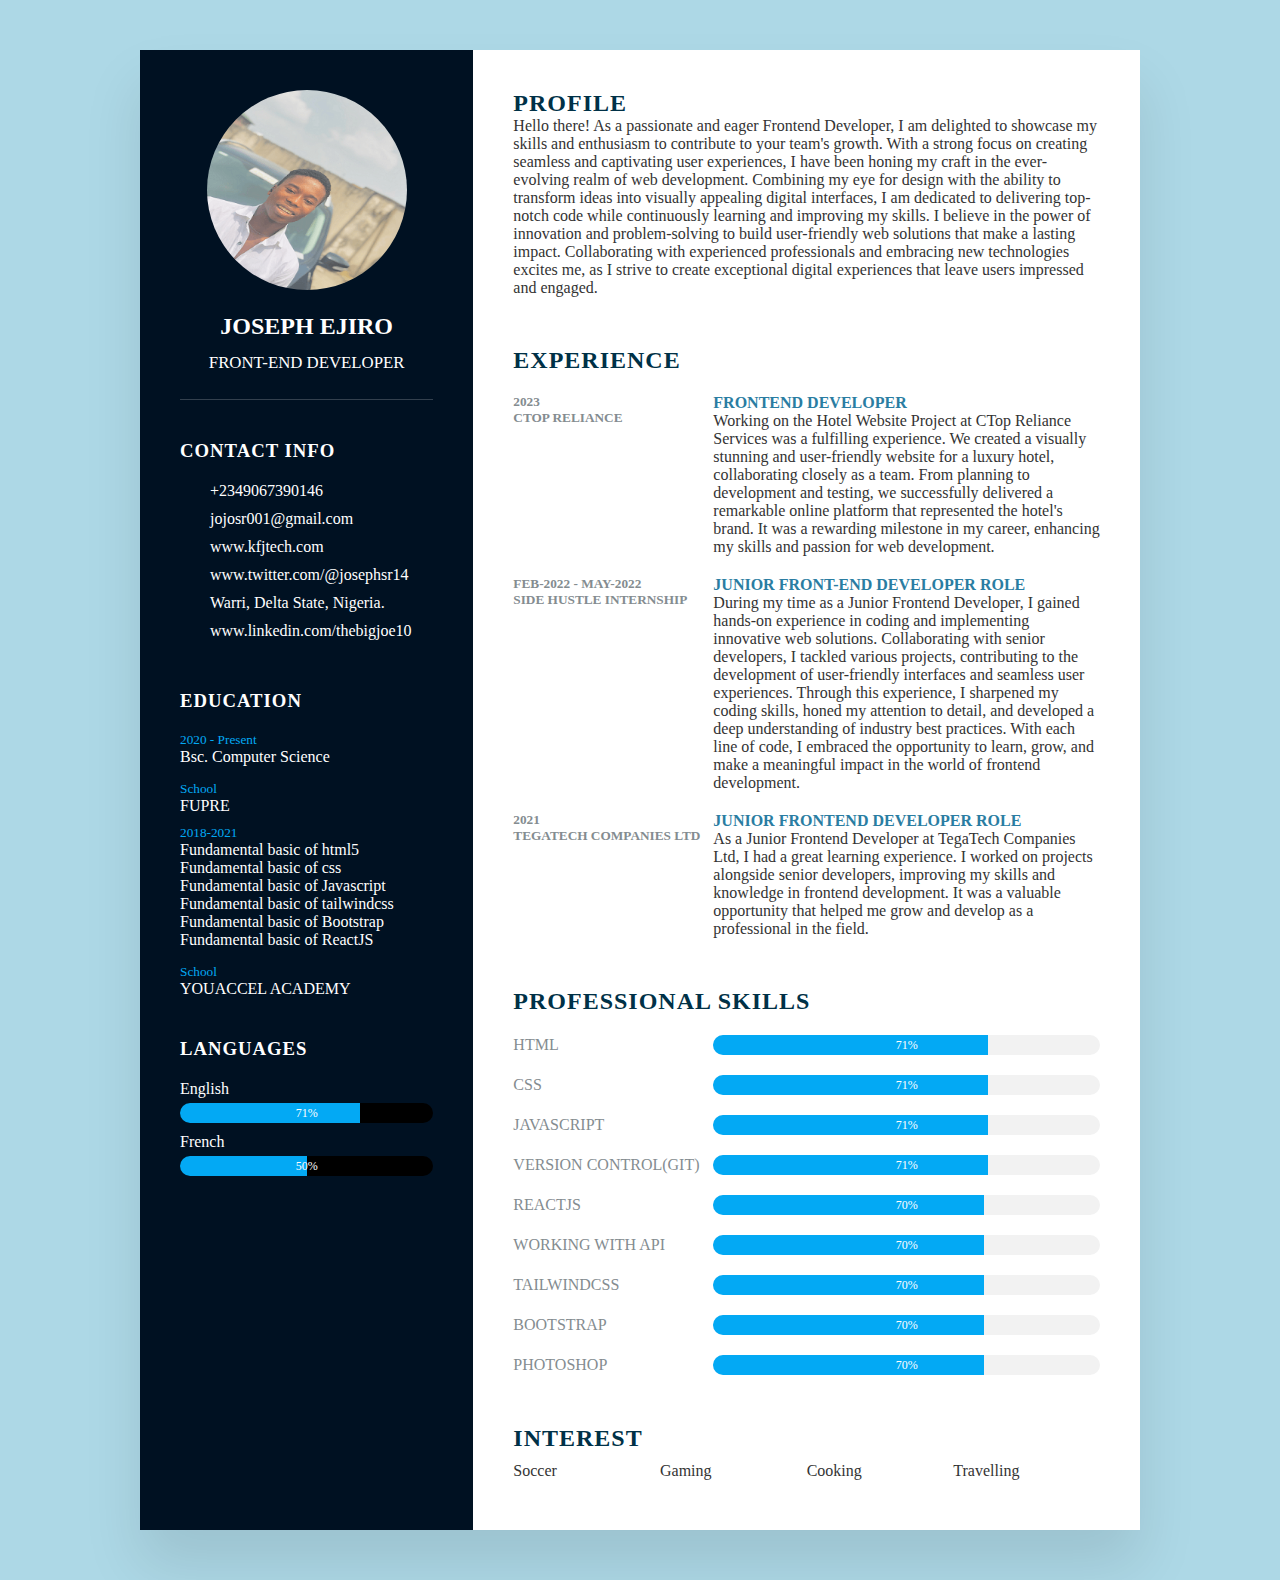
==== commit 285c263e: "updated html file" ====
--- a/index.html
+++ b/index.html
@@ -1 +1 @@
-<!DOCTYPE html><html lang="en"><head><meta charset="UTF-8"><meta http-equiv="X-UA-Compatible" content="IE=edge"><meta name="viewport" content="width=device-width, initial-scale=1.0"><title>Joe Ejiro Online Resume</title><link rel="stylesheet" href="style.css"><link rel="stylesheet" href="https://cdnjs.cloudflare.com/ajax/libs/font-awesome/6.4.0/css/all.min.css" integrity="sha512-iecdLmaskl7CVkqkXNQ/ZH/XLlvWZOJyj7Yy7tcenmpD1ypASozpmT/E0iPtmFIB46ZmdtAc9eNBvH0H/ZpiBw==" crossorigin="anonymous" referrerpolicy="no-referrer" /><meta name="Joe Ejiro Online Resume" content="showcasing my skills, experience, and qualifications. It serves as a digital representation of my professional profile and can be accessed from anywhere at any time."><meta name="Online Resume" content="Resume, CV, Online Resume, resme, here"><meta name="Joe Codes" content="Joseph Ejiro"><link rel="canonical" href="https://my-resme-online.netlify.app/"><meta property="og:title" content="Joe Ejiro Online Resume"><meta property="og:description" content="This is my online resume, showcasing my skills, experience, and qualifications. It serves as a digital representation of my professional profile and can be accessed from anywhere at any time."><meta property="og:type" content="website"><meta property="og:url" content="https://my-resme-online.netlify.app/"><meta property="og:image" content="https://my-resme-online.netlify.app/img/joe.png"><meta name="twitter:card" content="summary_large_image"><meta name="twitter:title" content="Joe Ejiro Online Resume"><meta name="twitter:description" content="This is my online resume, showcasing my skills, experience, and qualifications. It serves as a digital representation of my professional profile and can be accessed from anywhere at any time."><meta name="twitter:image" content="https://my-resme-online.netlify.app/img/joe.png"><meta name="robots" content="index, follow"><meta name="googlebot" content="index, follow"><meta name="bingbot" content="index, follow"><link rel="shortcut icon" href="img/my-resme-online.netlify.app_.png" type="image/x-icon"></head><body><div class="container"><div class="left-side"><div class="profile-text"><div class="img-box"><img src="img/joe.png" alt=""></div><h2>Joseph Ejiro <br><span>Front-end Developer</span></h2></div><div class="contact-info"><h3 class="title">Contact Info</h3><ul><li><span class="icon"><i class="fa-solid fa-phone"></i></span><span class="text"><a href="tel:+2349067390146">+2349067390146</a></span></li><li><span class="icon"><i class="fa-solid fa-envelope"></i></span><span class="text"><a href="mailto:jojosr001@gmail.com">jojosr001@gmail.com</a></span></li><li><span class="icon"><i class="fa-solid fa-globe"></i></span><span class="text"><a href="">www.kfjtech.com</a></span></li><li><span class="icon"><i class="fa-brands fa-twitter"></i></span><span class="text"><a href="">www.twitter.com/@josephsr14</a></span></li><li><span class="icon"><i class="fa-solid fa-location-crosshairs"></i></span><span class="text">Warri, Delta State, Nigeria.</span></li><li><span class="icon"><i class="fa-brands fa-linkedin"></i></span><span class="text"><a href="">www.linkedin.com/thebigjoe10</a></span></li></ul></div><div class="contact-info education"><h3 class="title">Education</h3><ul><li><h5>2020 - Present</h5><h4>Bsc. Computer Science</h4></li><span><h5>School</h5><h4>FUPRE</h4></span><li><h5>2018-2021</h5><h4>Fundamental basic of html5</h4><h4>Fundamental basic of css</h4><h4>Fundamental basic of Javascript</h4><h4>Fundamental basic of tailwindcss</h4><h4>Fundamental basic of Bootstrap</h4><h4>Fundamental basic of ReactJS</h4></li><span><h5>School</h5><h4>YOUACCEL ACADEMY</h4></span></ul></div><div class="contact-info language"><h3 class="title">Languages</h3><ul><li><span class="text">English</span><span class="percent"><div class="progress-bar-fill" style="width: 90%;"></div><div class="progress-bar-text">90%</div></span></li><li><span class="text">French</span><span class="percent"><div class="progress-bar-fill" style="width: 50%;"></div><div class="progress-bar-text">50%</div></span></li></ul></div></div><div class="right-side"><div class="aboutme"><h2 class="title2">Profile</h2><p>Hello there! As a passionate and eager Frontend Developer, I am delighted to showcase my skills and enthusiasm to contribute to your team's growth. With a strong focus on creating seamless and captivating user experiences, I have been honing my craft in the ever-evolving realm of web development. Combining my eye for design with the ability to transform ideas into visually appealing digital interfaces, I am dedicated to delivering top-notch code while continuously learning and improving my skills. I believe in the power of innovation and problem-solving to build user-friendly web solutions that make a lasting impact. Collaborating with experienced professionals and embracing new technologies excites me, as I strive to create exceptional digital experiences that leave users impressed and engaged. </p></div><div class="aboutme"><h2 class="title2">Experience</h2><div class="box"><div class="year_company"><h5>2023</h5><h5>Ctop Reliance</h5></div><div class="text"><h4>Frontend Developer</h4><p>Working on the Hotel Website Project at CTop Reliance Services was a fulfilling experience. We created a visually stunning and user-friendly website for a luxury hotel, collaborating closely as a team. From planning to development and testing, we successfully delivered a remarkable online platform that represented the hotel's brand. It was a rewarding milestone in my career, enhancing my skills and passion for web development.</p></div></div><div class="box"><div class="year_company"><h5>FEB-2022 - MAY-2022</h5><h5>Side Hustle Internship</h5></div><div class="text"><h4>Junior Front-end Developer Role</h4><p>During my time as a Junior Frontend Developer, I gained hands-on experience in coding and implementing innovative web solutions. Collaborating with senior developers, I tackled various projects, contributing to the development of user-friendly interfaces and seamless user experiences. Through this experience, I sharpened my coding skills, honed my attention to detail, and developed a deep understanding of industry best practices. With each line of code, I embraced the opportunity to learn, grow, and make a meaningful impact in the world of frontend development.</p></div></div><div class="box"><div class="year_company"><h5>2021</h5><h5>TegaTech Companies LTD</h5></div><div class="text"><h4>Junior Frontend Developer Role</h4><p>As a Junior Frontend Developer at TegaTech Companies Ltd, I had a great learning experience. I worked on projects alongside senior developers, improving my skills and knowledge in frontend development. It was a valuable opportunity that helped me grow and develop as a professional in the field.</p></div></div></div><div class="aboutme skills"><h2 class="title2">Professional Skills</h2><div class="box"><h4>Html</h4><div class="percent"><div class="progress-bar-fill" style="width: 95%;"></div><div class="progress-bar-text">95%</div></div></div><div class="box"><h4>CSS</h4><div class="percent"><div class="progress-bar-fill" style="width: 90%;"></div><div class="progress-bar-text">90%</div></div></div><div class="box"><h4>Javascript</h4><div class="percent"><div class="progress-bar-fill" style="width: 85%;"></div><div class="progress-bar-text">85%</div></div></div><div class="box"><h4>ReactJS</h4><div class="percent"><div class="progress-bar-fill" style="width: 80%;"></div><div class="progress-bar-text">80%</div></div></div><div class="box"><h4>Working with API</h4><div class="percent"><div class="progress-bar-fill" style="width: 70%;"></div><div class="progress-bar-text">70%</div></div></div><div class="box"><h4>TailwindCSS</h4><div class="percent"><div class="progress-bar-fill" style="width: 80%;"></div><div class="progress-bar-text">85%</div></div></div><div class="box"><h4>Bootstrap</h4><div class="percent"><div class="progress-bar-fill" style="width: 80%;"></div><div class="progress-bar-text">80%</div></div></div><div class="box"><h4>Photoshop</h4><div class="percent"><div class="progress-bar-fill" style="width: 95%;"></div><div class="progress-bar-text">95%</div></div></div></div><div class="aboutme interest"><h2 class="title2">Interest</h2><ul><li>Soccer</li><li>Gaming</li><li>Cooking</li><li>Travelling</li></ul></div></div></div><script src="script.js"></script></body></html>+<!DOCTYPE html><html lang="en"><head><meta charset="UTF-8"><meta http-equiv="X-UA-Compatible" content="IE=edge"><meta name="viewport" content="width=device-width, initial-scale=1.0"><title>Joe Ejiro Online Resume</title><link rel="stylesheet" href="style.css"><link rel="stylesheet" href="https://cdnjs.cloudflare.com/ajax/libs/font-awesome/6.4.0/css/all.min.css" integrity="sha512-iecdLmaskl7CVkqkXNQ/ZH/XLlvWZOJyj7Yy7tcenmpD1ypASozpmT/E0iPtmFIB46ZmdtAc9eNBvH0H/ZpiBw==" crossorigin="anonymous" referrerpolicy="no-referrer" /><meta name="Joe Ejiro Online Resume" content="showcasing my skills, experience, and qualifications. It serves as a digital representation of my professional profile and can be accessed from anywhere at any time."><meta name="Online Resume" content="Resume, CV, Online Resume, resme, here"><meta name="Joe Codes" content="Joseph Ejiro"><link rel="canonical" href="https://my-resme-online.netlify.app/"><meta property="og:title" content="Joe Ejiro Online Resume"><meta property="og:description" content="This is my online resume, showcasing my skills, experience, and qualifications. It serves as a digital representation of my professional profile and can be accessed from anywhere at any time."><meta property="og:type" content="website"><meta property="og:url" content="https://my-resme-online.netlify.app/"><meta property="og:image" content="https://my-resme-online.netlify.app/img/joe.png"><meta name="twitter:card" content="summary_large_image"><meta name="twitter:title" content="Joe Ejiro Online Resume"><meta name="twitter:description" content="This is my online resume, showcasing my skills, experience, and qualifications. It serves as a digital representation of my professional profile and can be accessed from anywhere at any time."><meta name="twitter:image" content="https://my-resme-online.netlify.app/img/joe.png"><meta name="robots" content="index, follow"><meta name="googlebot" content="index, follow"><meta name="bingbot" content="index, follow"><link rel="shortcut icon" href="img/my-resme-online.netlify.app_.png" type="image/x-icon"></head><body><div class="container"><div class="left-side"><div class="profile-text"><div class="img-box"><img src="img/joe.png" alt=""></div><h2>Joseph Ejiro <br><span>Front-end Developer</span></h2></div><div class="contact-info"><h3 class="title">Contact Info</h3><ul><li><span class="icon"><i class="fa-solid fa-phone"></i></span><span class="text"><a href="tel:+2349067390146">+2349067390146</a></span></li><li><span class="icon"><i class="fa-solid fa-envelope"></i></span><span class="text"><a href="mailto:jojosr001@gmail.com">jojosr001@gmail.com</a></span></li><li><span class="icon"><i class="fa-solid fa-globe"></i></span><span class="text"><a href="">www.kfjtech.com</a></span></li><li><span class="icon"><i class="fa-brands fa-twitter"></i></span><span class="text"><a href="">www.twitter.com/@josephsr14</a></span></li><li><span class="icon"><i class="fa-solid fa-location-crosshairs"></i></span><span class="text">Warri, Delta State, Nigeria.</span></li><li><span class="icon"><i class="fa-brands fa-linkedin"></i></span><span class="text"><a href="">www.linkedin.com/thebigjoe10</a></span></li></ul></div><div class="contact-info education"><h3 class="title">Education</h3><ul><li><h5>2020 - Present</h5><h4>Bsc. Computer Science</h4></li><span><h5>School</h5><h4>FUPRE</h4></span><li><h5>2018-2021</h5><h4>Fundamental basic of html5</h4><h4>Fundamental basic of css</h4><h4>Fundamental basic of Javascript</h4><h4>Fundamental basic of tailwindcss</h4><h4>Fundamental basic of Bootstrap</h4><h4>Fundamental basic of ReactJS</h4></li><span><h5>School</h5><h4>YOUACCEL ACADEMY</h4></span></ul></div><div class="contact-info language"><h3 class="title">Languages</h3><ul><li><span class="text">English</span><span class="percent"><div class="progress-bar-fill" style="width: 90%;"></div><div class="progress-bar-text">90%</div></span></li><li><span class="text">French</span><span class="percent"><div class="progress-bar-fill" style="width: 50%;"></div><div class="progress-bar-text">50%</div></span></li></ul></div></div><div class="right-side"><div class="aboutme"><h2 class="title2">Profile</h2><p>Hello there! As a passionate and eager Frontend Developer, I am delighted to showcase my skills and enthusiasm to contribute to your team's growth. With a strong focus on creating seamless and captivating user experiences, I have been honing my craft in the ever-evolving realm of web development. Combining my eye for design with the ability to transform ideas into visually appealing digital interfaces, I am dedicated to delivering top-notch code while continuously learning and improving my skills. I believe in the power of innovation and problem-solving to build user-friendly web solutions that make a lasting impact. Collaborating with experienced professionals and embracing new technologies excites me, as I strive to create exceptional digital experiences that leave users impressed and engaged. </p></div><div class="aboutme"><h2 class="title2">Experience</h2><div class="box"><div class="year_company"><h5>2023</h5><h5>Ctop Reliance</h5></div><div class="text"><h4>Frontend Developer</h4><p>Working on the Hotel Website Project at CTop Reliance Services was a fulfilling experience. We created a visually stunning and user-friendly website for a luxury hotel, collaborating closely as a team. From planning to development and testing, we successfully delivered a remarkable online platform that represented the hotel's brand. It was a rewarding milestone in my career, enhancing my skills and passion for web development.</p></div></div><div class="box"><div class="year_company"><h5>FEB-2022 - MAY-2022</h5><h5>Side Hustle Internship</h5></div><div class="text"><h4>Junior Front-end Developer Role</h4><p>During my time as a Junior Frontend Developer, I gained hands-on experience in coding and implementing innovative web solutions. Collaborating with senior developers, I tackled various projects, contributing to the development of user-friendly interfaces and seamless user experiences. Through this experience, I sharpened my coding skills, honed my attention to detail, and developed a deep understanding of industry best practices. With each line of code, I embraced the opportunity to learn, grow, and make a meaningful impact in the world of frontend development.</p></div></div><div class="box"><div class="year_company"><h5>2021</h5><h5>TegaTech Companies LTD</h5></div><div class="text"><h4>Junior Frontend Developer Role</h4><p>As a Junior Frontend Developer at TegaTech Companies Ltd, I had a great learning experience. I worked on projects alongside senior developers, improving my skills and knowledge in frontend development. It was a valuable opportunity that helped me grow and develop as a professional in the field.</p></div></div></div><div class="aboutme skills"><h2 class="title2">Professional Skills</h2><div class="box"><h4>Html</h4><div class="percent"><div class="progress-bar-fill" style="width: 95%;"></div><div class="progress-bar-text">95%</div></div></div><div class="box"><h4>CSS</h4><div class="percent"><div class="progress-bar-fill" style="width: 90%;"></div><div class="progress-bar-text">90%</div></div></div><div class="box"><h4>Javascript</h4><div class="percent"><div class="progress-bar-fill" style="width: 85%;"></div><div class="progress-bar-text">85%</div></div></div><div class="box"><h4>Version Control(Git)</h4><div class="percent"><div class="progress-bar-fill" style="width: 85%;"></div><div class="progress-bar-text">85%</div></div></div><div class="box"><h4>ReactJS</h4><div class="percent"><div class="progress-bar-fill" style="width: 80%;"></div><div class="progress-bar-text">80%</div></div></div><div class="box"><h4>Working with API</h4><div class="percent"><div class="progress-bar-fill" style="width: 70%;"></div><div class="progress-bar-text">70%</div></div></div><div class="box"><h4>TailwindCSS</h4><div class="percent"><div class="progress-bar-fill" style="width: 80%;"></div><div class="progress-bar-text">85%</div></div></div><div class="box"><h4>Bootstrap</h4><div class="percent"><div class="progress-bar-fill" style="width: 80%;"></div><div class="progress-bar-text">80%</div></div></div><div class="box"><h4>Photoshop</h4><div class="percent"><div class="progress-bar-fill" style="width: 95%;"></div><div class="progress-bar-text">95%</div></div></div></div><div class="aboutme interest"><h2 class="title2">Interest</h2><ul><li>Soccer</li><li>Gaming</li><li>Cooking</li><li>Travelling</li></ul></div></div></div><script src="script.js"></script></body></html>